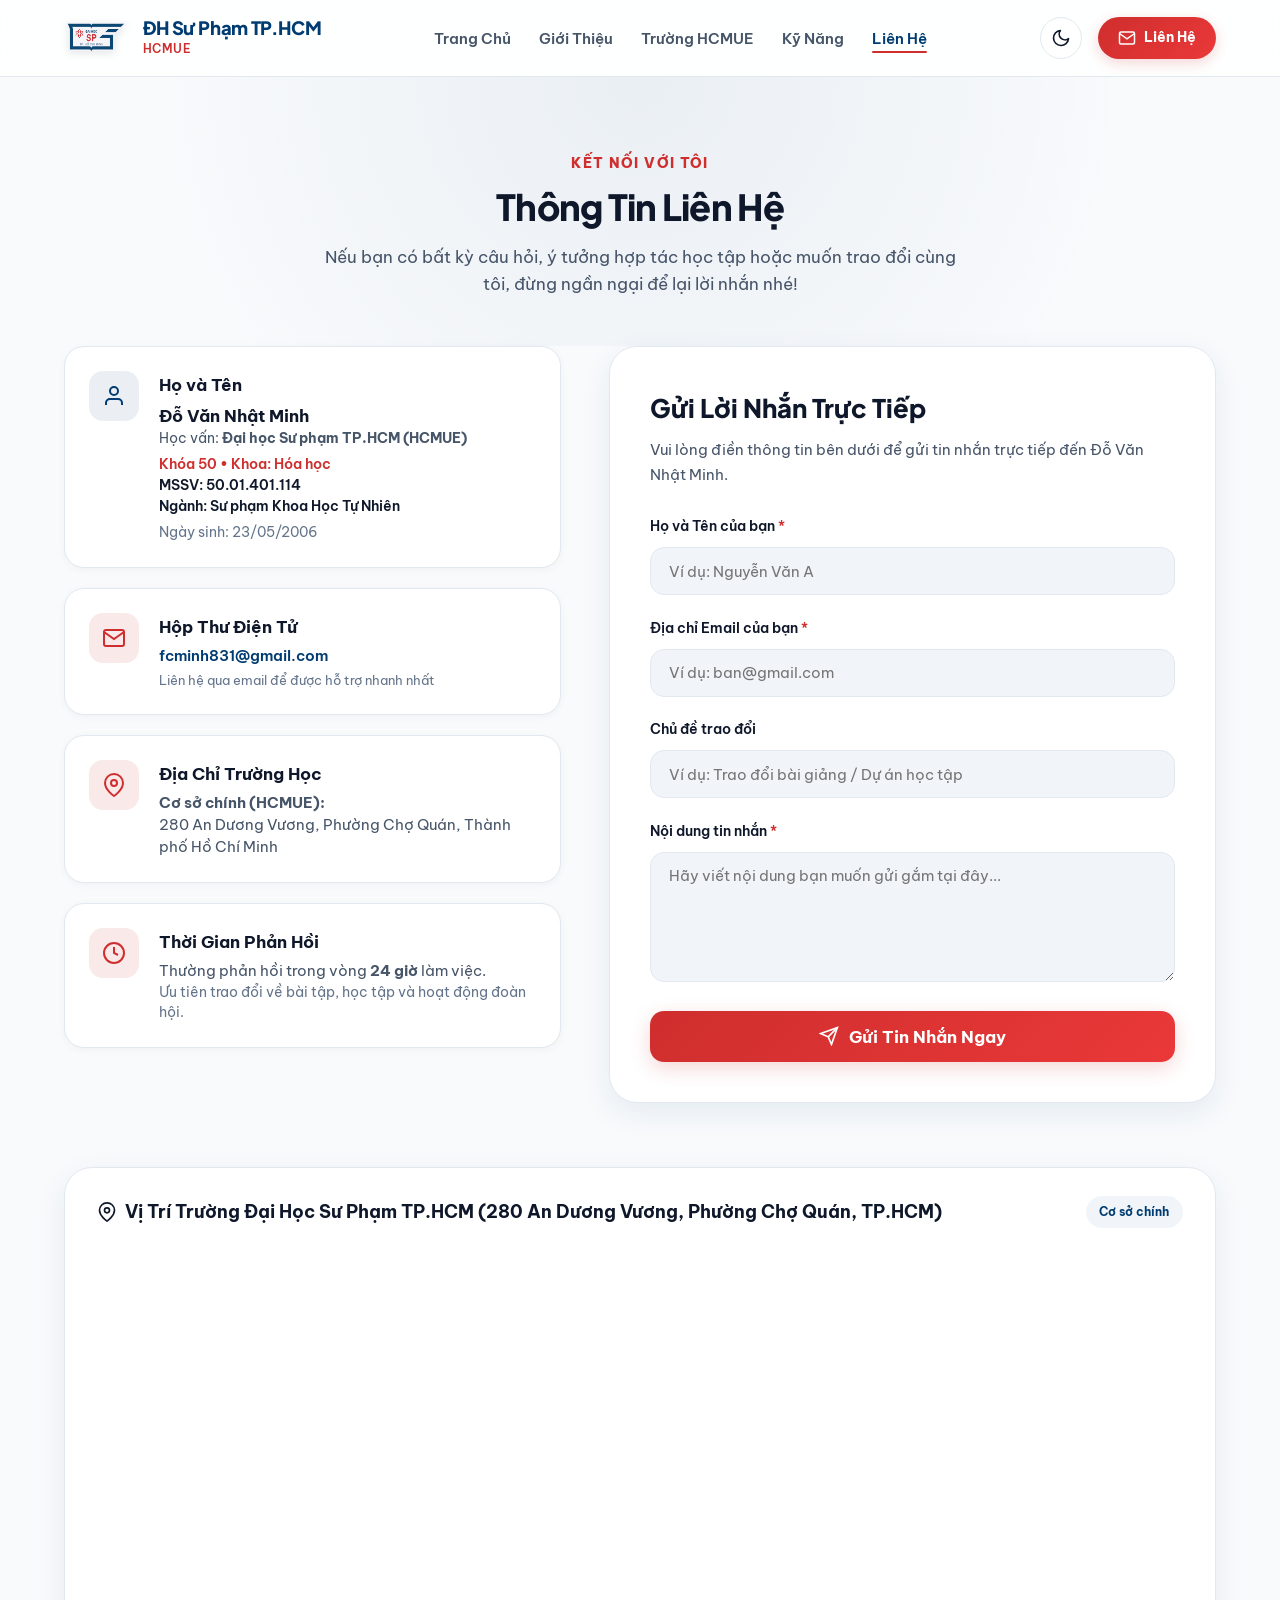
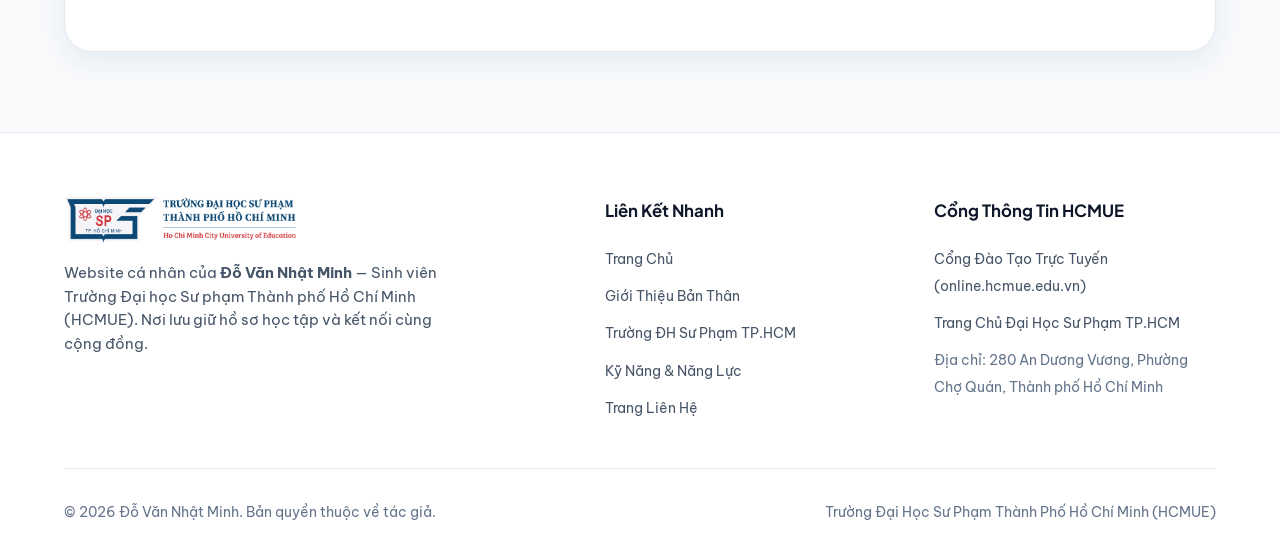
==== contact.html @ c0ca3f32 "gmail" ====
<!DOCTYPE html>
<html lang="vi" data-theme="light">
<head>
  <meta charset="UTF-8">
  <meta name="viewport" content="width=device-width, initial-scale=1.0">
  <title>Liên Hệ | Đỗ Văn Nhật Minh - Trường Đại học Sư phạm TP.HCM</title>
  <meta name="description" content="Trang liên hệ của Đỗ Văn Nhật Minh - Sinh viên Trường Đại học Sư phạm Thành phố Hồ Chí Minh (HCMUE).">
  
  <!-- Favicon with HCMUE Logo -->
  <link rel="icon" type="image/png" href="assets/images/logo-hcmue.png">
  
  <!-- Fonts -->
  <link rel="preconnect" href="https://fonts.googleapis.com">
  <link rel="preconnect" href="https://fonts.gstatic.com" crossorigin>
  <link href="https://fonts.googleapis.com/css2?family=Be+Vietnam+Pro:ital,wght@0,300;0,400;0,500;0,600;0,700;0,800;1,400&family=Plus+Jakarta+Sans:wght@600;700;800&display=swap" rel="stylesheet">
  
  <!-- Main Stylesheet -->
  <link rel="stylesheet" href="assets/css/style.css">
</head>
<body>

  <!-- ==================== SITE HEADER & NAVBAR ==================== -->
  <header class="site-header">
    <div class="container navbar">
      <!-- Brand & School Logo -->
      <a href="index.html" class="nav-brand" title="Trường Đại học Sư phạm TP. Hồ Chí Minh">
        <img src="assets/images/logo-hcmue.png" alt="Logo Trường Đại học Sư phạm TP.HCM" class="brand-logo-img">
        <div class="brand-text">
          <span class="brand-title">ĐH Sư Phạm TP.HCM</span>
          <span class="brand-sub">HCMUE</span>
        </div>
      </a>

      <!-- Desktop Navigation Menu -->
      <ul class="nav-menu" id="navMenu">
        <li><a href="index.html" class="nav-link">Trang Chủ</a></li>
        <li><a href="index.html#about" class="nav-link">Giới Thiệu</a></li>
        <li><a href="index.html#hcmue" class="nav-link">Trường HCMUE</a></li>
        <li><a href="index.html#skills" class="nav-link">Kỹ Năng</a></li>
        <li><a href="contact.html" class="nav-link active">Liên Hệ</a></li>
      </ul>

      <!-- Actions: Theme Toggle & Contact Button -->
      <div class="nav-actions">
        <button class="theme-toggle-btn" id="themeToggle" title="Chuyển đổi chế độ Sáng / Tối" aria-label="Đổi giao diện">
          <svg class="theme-icon-moon" width="20" height="20" viewBox="0 0 24 24" fill="none" stroke="currentColor" stroke-width="2" stroke-linecap="round" stroke-linejoin="round">
            <path d="M21 12.79A9 9 0 1 1 11.21 3 7 7 0 0 0 21 12.79z"></path>
          </svg>
          <svg class="theme-icon-sun" width="20" height="20" viewBox="0 0 24 24" fill="none" stroke="currentColor" stroke-width="2" stroke-linecap="round" stroke-linejoin="round">
            <circle cx="12" cy="12" r="5"></circle>
            <line x1="12" y1="1" x2="12" y2="3"></line>
            <line x1="12" y1="21" x2="12" y2="23"></line>
            <line x1="4.22" y1="4.22" x2="5.64" y2="5.64"></line>
            <line x1="18.36" y1="18.36" x2="19.78" y2="19.78"></line>
            <line x1="1" y1="12" x2="3" y2="12"></line>
            <line x1="21" y1="12" x2="23" y2="12"></line>
            <line x1="4.22" y1="19.78" x2="5.64" y2="18.36"></line>
            <line x1="18.36" y1="5.64" x2="19.78" y2="4.22"></line>
          </svg>
        </button>

        <a href="contact.html" class="btn-contact-nav">
          <svg width="18" height="18" viewBox="0 0 24 24" fill="none" stroke="currentColor" stroke-width="2">
            <path d="M4 4h16c1.1 0 2 .9 2 2v12c0 1.1-.9 2-2 2H4c-1.1 0-2-.9-2-2V6c0-1.1.9-2 2-2z"></path>
            <polyline points="22,6 12,13 2,6"></polyline>
          </svg>
          Liên Hệ
        </a>

        <!-- Mobile Toggle Button -->
        <button class="mobile-toggle" id="mobileToggle" aria-label="Mở Menu" aria-expanded="false">
          <svg width="26" height="26" viewBox="0 0 24 24" fill="none" stroke="currentColor" stroke-width="2">
            <line x1="3" y1="12" x2="21" y2="12"></line>
            <line x1="3" y1="6" x2="21" y2="6"></line>
            <line x1="3" y1="18" x2="21" y2="18"></line>
          </svg>
        </button>
      </div>
    </div>
  </header>

  <!-- ==================== CONTACT HEADER ==================== -->
  <section class="contact-header-section">
    <div class="container">
      <span class="section-subtitle">Kết Nối Với Tôi</span>
      <h1 class="section-title">Thông Tin Liên Hệ</h1>
      <p class="section-lead" style="max-width: 650px; margin: 0 auto;">
        Nếu bạn có bất kỳ câu hỏi, ý tưởng hợp tác học tập hoặc muốn trao đổi cùng tôi, đừng ngần ngại để lại lời nhắn nhé!
      </p>
    </div>
  </section>

  <!-- ==================== MAIN CONTENT ==================== -->
  <main class="container">
    <div class="contact-layout-grid">
      <!-- Contact Details Column -->
      <div class="contact-cards-column">
        <!-- Card: Họ Tên & Chức Danh -->
        <div class="contact-info-card">
          <div class="contact-icon-box">
            <svg width="24" height="24" viewBox="0 0 24 24" fill="none" stroke="currentColor" stroke-width="2">
              <path d="M20 21v-2a4 4 0 0 0-4-4H8a4 4 0 0 0-4 4v2"></path>
              <circle cx="12" cy="7" r="4"></circle>
            </svg>
          </div>
          <div class="contact-card-text">
            <h4>Họ và Tên</h4>
            <p style="font-weight: 700; color: var(--text-main); font-size: 1.05rem;">Đỗ Văn Nhật Minh</p>
            <p style="font-size: 0.9rem; color: var(--text-muted); margin-bottom: 0.25rem;">Học vấn: <strong>Đại học Sư phạm TP.HCM (HCMUE)</strong></p>
            <p style="font-size: 0.88rem; color: var(--accent); font-weight: 600;">Khóa 50 • Khoa: Hóa học</p>
            <p style="font-size: 0.88rem; color: var(--text-main); font-weight: 600;">MSSV: 50.01.401.114</p>
            <p style="font-size: 0.88rem; color: var(--text-main); font-weight: 600;">Ngành: Sư phạm Khoa Học Tự Nhiên</p>
            <p style="font-size: 0.85rem; color: var(--text-light); margin-top: 0.35rem;">Ngày sinh: 23/05/2006</p>
          </div>
        </div>

        <!-- Card: Hộp Thư Điện Tử -->
        <div class="contact-info-card">
          <div class="contact-icon-box accent">
            <svg width="24" height="24" viewBox="0 0 24 24" fill="none" stroke="currentColor" stroke-width="2">
              <path d="M4 4h16c1.1 0 2 .9 2 2v12c0 1.1-.9 2-2 2H4c-1.1 0-2-.9-2-2V6c0-1.1.9-2 2-2z"></path>
              <polyline points="22,6 12,13 2,6"></polyline>
            </svg>
          </div>
          <div class="contact-card-text">
            <h4>Hộp Thư Điện Tử</h4>
            <p><a href="mailto:fcminh831@gmail.com" style="color: var(--primary); text-decoration: none; font-weight: 600;">fcminh831@gmail.com</a></p>
            <p style="font-size: 0.82rem; color: var(--text-light); margin-top: 0.25rem;">Liên hệ qua email để được hỗ trợ nhanh nhất</p>
          </div>
        </div>

        <!-- Card: Địa Chỉ Học Tập -->
        <div class="contact-info-card">
          <div class="contact-icon-box accent">
            <svg width="24" height="24" viewBox="0 0 24 24" fill="none" stroke="currentColor" stroke-width="2">
              <path d="M21 10c0 7-9 13-9 13s-9-6-9-13a9 9 0 0 1 18 0z"></path>
              <circle cx="12" cy="10" r="3"></circle>
            </svg>
          </div>
          <div class="contact-card-text">
            <h4>Địa Chỉ Trường Học</h4>
            <p><strong>Cơ sở chính (HCMUE):</strong></p>
            <p>280 An Dương Vương, Phường Chợ Quán, Thành phố Hồ Chí Minh</p>
          </div>
        </div>


        <!-- Card: Thời Gian & Trạng Thái -->
        <div class="contact-info-card">
          <div class="contact-icon-box accent">
            <svg width="24" height="24" viewBox="0 0 24 24" fill="none" stroke="currentColor" stroke-width="2">
              <circle cx="12" cy="12" r="10"></circle>
              <polyline points="12 6 12 12 16 14"></polyline>
            </svg>
          </div>
          <div class="contact-card-text">
            <h4>Thời Gian Phản Hồi</h4>
            <p>Thường phản hồi trong vòng <strong>24 giờ</strong> làm việc.</p>
            <p style="font-size: 0.85rem; color: var(--text-light);">Ưu tiên trao đổi về bài tập, học tập và hoạt động đoàn hội.</p>
          </div>
        </div>
      </div>

      <!-- Contact Form Column -->
      <div class="contact-form-card">
        <h3>Gửi Lời Nhắn Trực Tiếp</h3>
        <p>Vui lòng điền thông tin bên dưới để gửi tin nhắn trực tiếp đến Đỗ Văn Nhật Minh.</p>

        <form id="contactForm">
          <div class="form-group">
            <label for="fullName" class="form-label">Họ và Tên của bạn <span class="req">*</span></label>
            <input type="text" id="fullName" class="form-control" placeholder="Ví dụ: Nguyễn Văn A" required>
          </div>

          <div class="form-group">
            <label for="email" class="form-label">Địa chỉ Email của bạn <span class="req">*</span></label>
            <input type="email" id="email" class="form-control" placeholder="Ví dụ: ban@gmail.com" required>
          </div>

          <div class="form-group">
            <label for="subject" class="form-label">Chủ đề trao đổi</label>
            <input type="text" id="subject" class="form-control" placeholder="Ví dụ: Trao đổi bài giảng / Dự án học tập">
          </div>

          <div class="form-group">
            <label for="message" class="form-label">Nội dung tin nhắn <span class="req">*</span></label>
            <textarea id="message" class="form-control" placeholder="Hãy viết nội dung bạn muốn gửi gắm tại đây..." required></textarea>
          </div>

          <button type="submit" class="btn-submit-form">
            <svg width="20" height="20" viewBox="0 0 24 24" fill="none" stroke="currentColor" stroke-width="2">
              <line x1="22" y1="2" x2="11" y2="13"></line>
              <polygon points="22 2 15 22 11 13 2 9 22 2"></polygon>
            </svg>
            Gửi Tin Nhắn Ngay
          </button>
        </form>
      </div>
    </div>

    <!-- Google Map Embed Section of HCMUE -->
    <div class="map-container-card">
      <div class="map-header-info">
        <h4>
          <svg width="20" height="20" viewBox="0 0 24 24" fill="none" stroke="currentColor" stroke-width="2">
            <path d="M21 10c0 7-9 13-9 13s-9-6-9-13a9 9 0 0 1 18 0z"></path>
            <circle cx="12" cy="10" r="3"></circle>
          </svg>
          Vị Trí Trường Đại Học Sư Phạm TP.HCM (280 An Dương Vương, Phường Chợ Quán, TP.HCM)
        </h4>
        <span class="campus-tag" style="background: var(--bg-surface-soft);">Cơ sở chính</span>
      </div>

      <iframe 
        class="map-embed" 
        src="https://www.google.com/maps/embed?pb=!1m18!1m12!1m3!1d3919.6510344445354!2d106.67969707570381!3d10.761354659469735!2m3!1f0!2f0!3f0!3m2!1i1024!2i768!4f13.1!3m3!1m2!1s0x31752f1b7c3ed289%3A0xa06651894598e488!2zVHLGsOG7nW5nIMSQ4bqhaSBo4buNYyBTxrAgcGjhuqFtIFRow6BuaCBwaOG7kSBI4buTIENow60gTWluaA!5e0!3m2!1svi!2s!4v1710000000000!5m2!1svi!2s" 
        allowfullscreen="" 
        loading="lazy" 
        referrerpolicy="no-referrer-when-downgrade" 
        title="Bản đồ vị trí Trường Đại học Sư phạm TP.HCM">
      </iframe>
    </div>
  </main>

  <!-- ==================== TOAST NOTIFICATION ==================== -->
  <div class="toast-notification" id="toastNotification" role="alert" aria-live="assertive">
    <span class="toast-icon">✅</span>
    <div id="toastMessage">Cảm ơn bạn! Tin nhắn đã được gửi thành công.</div>
  </div>

  <!-- ==================== SITE FOOTER ==================== -->
  <footer class="site-footer">
    <div class="container">
      <div class="footer-grid">
        <div class="footer-brand">
          <img src="assets/images/logo_banner.758d891f.png" alt="Trường Đại học Sư phạm TP. Hồ Chí Minh" class="footer-logo-img">
          <p class="footer-desc">
            Website cá nhân của <strong>Đỗ Văn Nhật Minh</strong> — Sinh viên Trường Đại học Sư phạm Thành phố Hồ Chí Minh (HCMUE). Nơi lưu giữ hồ sơ học tập và kết nối cùng cộng đồng.
          </p>
        </div>

        <div class="footer-col">
          <h5>Liên Kết Nhanh</h5>
          <ul class="footer-links">
            <li><a href="index.html" class="footer-link">Trang Chủ</a></li>
            <li><a href="index.html#about" class="footer-link">Giới Thiệu Bản Thân</a></li>
            <li><a href="index.html#hcmue" class="footer-link">Trường ĐH Sư Phạm TP.HCM</a></li>
            <li><a href="index.html#skills" class="footer-link">Kỹ Năng & Năng Lực</a></li>
            <li><a href="contact.html" class="footer-link">Trang Liên Hệ</a></li>
          </ul>
        </div>

        <div class="footer-col">
          <h5>Cổng Thông Tin HCMUE</h5>
          <ul class="footer-links">
            <li><a href="https://online.hcmue.edu.vn" target="_blank" rel="noopener noreferrer" class="footer-link">Cổng Đào Tạo Trực Tuyến (online.hcmue.edu.vn)</a></li>
            <li><a href="https://hcmue.edu.vn" target="_blank" rel="noopener noreferrer" class="footer-link">Trang Chủ Đại Học Sư Phạm TP.HCM</a></li>
            <li><span class="footer-link" style="color: var(--text-light);">Địa chỉ: 280 An Dương Vương, Phường Chợ Quán, Thành phố Hồ Chí Minh</span></li>
          </ul>
        </div>
      </div>

      <div class="footer-bottom">
        <div>
          © 2026 Đỗ Văn Nhật Minh. Bản quyền thuộc về tác giả.
        </div>
        <div>
          Trường Đại Học Sư Phạm Thành Phố Hồ Chí Minh (HCMUE)
        </div>
      </div>
    </div>
  </footer>

  <!-- Main JavaScript File -->
  <script src="assets/js/main.js"></script>
</body>
</html>
---- assets/css/style.css ----
/* ==========================================================================
   WEBSITE CÁ NHÂN: ĐỖ VĂN NHẬT MINH
   TRƯỜNG ĐẠI HỌC SƯ PHẠM TP. HỒ CHÍ MINH (HCMUE)
   Author: Antigravity Modern Web Design
   ========================================================================== */

@import url('https://fonts.googleapis.com/css2?family=Be+Vietnam+Pro:wght@300;400;500;600;700;800&family=Plus+Jakarta+Sans:wght@500;600;700;800&display=swap');

/* --- CSS Variables & Theming --- */
:root {
  /* HCMUE Brand Colors */
  --primary: #003c71;
  --primary-dark: #00274d;
  --primary-light: #0b589c;
  --primary-gradient: linear-gradient(135deg, #003c71 0%, #0b589c 100%);
  --accent: #cf2e2e;
  --accent-hover: #b71c1c;
  --accent-gradient: linear-gradient(135deg, #cf2e2e 0%, #ea3838 100%);
  --accent-glow: rgba(207, 46, 46, 0.2);

  /* Light Theme Palette */
  --bg-body: #f8fafc;
  --bg-surface: #ffffff;
  --bg-surface-soft: #f1f5f9;
  --bg-glass: rgba(255, 255, 255, 0.85);
  --border-color: #e2e8f0;
  --border-light: #edf2f7;

  --text-main: #0f172a;
  --text-muted: #475569;
  --text-light: #64748b;
  --text-inverse: #ffffff;

  /* Shadows & Radius */
  --shadow-sm: 0 2px 8px rgba(0, 0, 0, 0.04);
  --shadow-md: 0 10px 30px rgba(0, 60, 113, 0.08);
  --shadow-lg: 0 20px 45px rgba(0, 60, 113, 0.12);
  --shadow-hover: 0 22px 50px rgba(0, 60, 113, 0.16);

  --radius-sm: 8px;
  --radius-md: 14px;
  --radius-lg: 20px;
  --radius-xl: 28px;
  --radius-full: 9999px;

  --transition: all 0.3s cubic-bezier(0.4, 0, 0.2, 1);
}

/* Dark Mode Theme */
[data-theme="dark"] {
  --bg-body: #0b1120;
  --bg-surface: #131c31;
  --bg-surface-soft: #1a253e;
  --bg-glass: rgba(19, 28, 49, 0.85);
  --border-color: #1e2d4a;
  --border-light: #243454;

  --text-main: #f8fafc;
  --text-muted: #cbd5e1;
  --text-light: #94a3b8;

  --shadow-sm: 0 2px 8px rgba(0, 0, 0, 0.3);
  --shadow-md: 0 10px 30px rgba(0, 0, 0, 0.4);
  --shadow-lg: 0 20px 45px rgba(0, 0, 0, 0.5);
  --shadow-hover: 0 22px 50px rgba(0, 0, 0, 0.6);
}

/* --- Base & Reset --- */
*, *::before, *::after {
  box-sizing: border-box;
  margin: 0;
  padding: 0;
}

html {
  scroll-behavior: smooth;
  font-size: 16px;
}

body {
  font-family: 'Be Vietnam Pro', -apple-system, BlinkMacSystemFont, 'Segoe UI', Roboto, sans-serif;
  background-color: var(--bg-body);
  color: var(--text-main);
  line-height: 1.65;
  transition: background-color 0.3s ease, color 0.3s ease;
  overflow-x: hidden;
}

a {
  color: inherit;
  text-decoration: none;
  transition: var(--transition);
}

img {
  max-width: 100%;
  height: auto;
  display: block;
}

button, input, textarea {
  font-family: inherit;
  font-size: inherit;
}

.container {
  width: 100%;
  max-width: 1200px;
  margin: 0 auto;
  padding: 0 1.5rem;
}

/* --- Header & Navigation Bar --- */
.site-header {
  position: sticky;
  top: 0;
  z-index: 1000;
  background-color: var(--bg-glass);
  backdrop-filter: blur(16px);
  -webkit-backdrop-filter: blur(16px);
  border-bottom: 1px solid var(--border-color);
  transition: var(--transition);
}

.navbar {
  display: flex;
  align-items: center;
  justify-content: space-between;
  height: 76px;
}

.nav-brand {
  display: flex;
  align-items: center;
  gap: 0.85rem;
}

.brand-logo-img {
  height: 46px;
  width: auto;
  object-fit: contain;
  filter: drop-shadow(0 2px 4px rgba(0,0,0,0.1));
}

.brand-text {
  display: flex;
  flex-direction: column;
}

.brand-title {
  font-family: 'Plus Jakarta Sans', sans-serif;
  font-size: 1.15rem;
  font-weight: 800;
  color: var(--primary);
  line-height: 1.2;
  letter-spacing: -0.02em;
}

[data-theme="dark"] .brand-title {
  color: #60a5fa;
}

.brand-sub {
  font-size: 0.75rem;
  font-weight: 600;
  color: var(--accent);
  text-transform: uppercase;
  letter-spacing: 0.05em;
}

.nav-menu {
  display: flex;
  align-items: center;
  list-style: none;
  gap: 1.75rem;
}

.nav-link {
  font-size: 0.95rem;
  font-weight: 600;
  color: var(--text-muted);
  position: relative;
  padding: 0.35rem 0;
}

.nav-link:hover,
.nav-link.active {
  color: var(--primary);
}

[data-theme="dark"] .nav-link:hover,
[data-theme="dark"] .nav-link.active {
  color: #60a5fa;
}

.nav-link::after {
  content: '';
  position: absolute;
  bottom: 0;
  left: 0;
  width: 0;
  height: 2.5px;
  background: var(--accent);
  border-radius: var(--radius-full);
  transition: width 0.25s ease;
}

.nav-link:hover::after,
.nav-link.active::after {
  width: 100%;
}

.nav-actions {
  display: flex;
  align-items: center;
  gap: 1rem;
}

.theme-toggle-btn {
  display: flex;
  align-items: center;
  justify-content: center;
  width: 42px;
  height: 42px;
  border-radius: var(--radius-full);
  border: 1px solid var(--border-color);
  background: var(--bg-surface);
  color: var(--text-main);
  cursor: pointer;
  transition: var(--transition);
}

.theme-toggle-btn:hover {
  background: var(--bg-surface-soft);
  transform: translateY(-2px);
  box-shadow: var(--shadow-sm);
}

.theme-icon-sun {
  display: none;
}
.theme-icon-moon {
  display: block;
}

[data-theme="dark"] .theme-icon-sun {
  display: block;
  color: #f59e0b;
}
[data-theme="dark"] .theme-icon-moon {
  display: none;
}

.btn-contact-nav {
  display: inline-flex;
  align-items: center;
  gap: 0.5rem;
  padding: 0.6rem 1.25rem;
  background: var(--accent-gradient);
  color: #ffffff !important;
  font-weight: 700;
  font-size: 0.9rem;
  border-radius: var(--radius-full);
  box-shadow: 0 4px 14px var(--accent-glow);
  transition: var(--transition);
}

.btn-contact-nav:hover {
  transform: translateY(-2px);
  box-shadow: 0 6px 20px rgba(207, 46, 46, 0.4);
}

.mobile-toggle {
  display: none;
  background: none;
  border: none;
  color: var(--text-main);
  cursor: pointer;
  padding: 0.5rem;
}

/* --- Hero Banner Section --- */
.hero-section {
  position: relative;
  padding: 4.5rem 0 5rem;
  background: radial-gradient(circle at top right, rgba(0, 60, 113, 0.08) 0%, transparent 60%),
              radial-gradient(circle at bottom left, rgba(207, 46, 46, 0.05) 0%, transparent 50%);
  overflow: hidden;
}

.hero-grid {
  display: grid;
  grid-template-columns: 1.15fr 0.85fr;
  align-items: center;
  gap: 3.5rem;
}

.hero-badge-container {
  margin-bottom: 1.25rem;
}

.student-pill {
  display: inline-flex;
  align-items: center;
  gap: 0.6rem;
  padding: 0.45rem 1rem;
  background: rgba(0, 60, 113, 0.08);
  border: 1px solid rgba(0, 60, 113, 0.18);
  border-radius: var(--radius-full);
  font-size: 0.85rem;
  font-weight: 700;
  color: var(--primary);
}

[data-theme="dark"] .student-pill {
  background: rgba(96, 165, 250, 0.1);
  border-color: rgba(96, 165, 250, 0.25);
  color: #93c5fd;
}

.pulse-dot {
  width: 8px;
  height: 8px;
  border-radius: 50%;
  background-color: #22c55e;
  box-shadow: 0 0 0 0 rgba(34, 197, 94, 0.7);
  animation: pulse-ring 1.8s infinite;
}

@keyframes pulse-ring {
  0% { box-shadow: 0 0 0 0 rgba(34, 197, 94, 0.7); }
  70% { box-shadow: 0 0 0 8px rgba(34, 197, 94, 0); }
  100% { box-shadow: 0 0 0 0 rgba(34, 197, 94, 0); }
}

.hero-title {
  font-family: 'Plus Jakarta Sans', sans-serif;
  font-size: 3rem;
  font-weight: 800;
  line-height: 1.15;
  color: var(--text-main);
  margin-bottom: 1rem;
  letter-spacing: -0.03em;
}

.hero-title-highlight {
  background: linear-gradient(135deg, var(--primary) 20%, var(--accent) 100%);
  -webkit-background-clip: text;
  -webkit-text-fill-color: transparent;
}

[data-theme="dark"] .hero-title-highlight {
  background: linear-gradient(135deg, #60a5fa 20%, #f87171 100%);
  -webkit-background-clip: text;
  -webkit-text-fill-color: transparent;
}

.hero-desc {
  font-size: 1.125rem;
  color: var(--text-muted);
  margin-bottom: 2rem;
  max-width: 580px;
}

.hero-quick-info {
  display: grid;
  grid-template-columns: repeat(2, 1fr);
  gap: 1rem;
  margin-bottom: 2.25rem;
}

.quick-info-item {
  display: flex;
  align-items: center;
  gap: 0.75rem;
  padding: 0.85rem 1.15rem;
  background: var(--bg-surface);
  border: 1px solid var(--border-color);
  border-radius: var(--radius-md);
  box-shadow: var(--shadow-sm);
  transition: var(--transition);
}

.quick-info-item:hover {
  transform: translateY(-2px);
  border-color: var(--primary);
  box-shadow: var(--shadow-md);
}

.quick-info-icon {
  width: 36px;
  height: 36px;
  display: flex;
  align-items: center;
  justify-content: center;
  background: rgba(0, 60, 113, 0.08);
  color: var(--primary);
  border-radius: var(--radius-sm);
  font-size: 1.1rem;
  flex-shrink: 0;
}

[data-theme="dark"] .quick-info-icon {
  background: rgba(96, 165, 250, 0.15);
  color: #60a5fa;
}

.quick-info-icon.accent {
  background: rgba(207, 46, 46, 0.1);
  color: var(--accent);
}

.quick-info-label {
  display: block;
  font-size: 0.75rem;
  color: var(--text-light);
  font-weight: 500;
  text-transform: uppercase;
}

.quick-info-val {
  font-size: 0.95rem;
  font-weight: 700;
  color: var(--text-main);
}

.hero-cta-group {
  display: flex;
  align-items: center;
  gap: 1rem;
  flex-wrap: wrap;
}

.btn-primary {
  display: inline-flex;
  align-items: center;
  gap: 0.6rem;
  padding: 0.85rem 1.85rem;
  background: var(--primary-gradient);
  color: #ffffff !important;
  font-weight: 700;
  font-size: 1rem;
  border-radius: var(--radius-full);
  box-shadow: 0 8px 24px rgba(0, 60, 113, 0.25);
  border: none;
  cursor: pointer;
  transition: var(--transition);
}

.btn-primary:hover {
  transform: translateY(-2px);
  box-shadow: 0 12px 30px rgba(0, 60, 113, 0.35);
}

.btn-outline {
  display: inline-flex;
  align-items: center;
  gap: 0.6rem;
  padding: 0.85rem 1.85rem;
  background: var(--bg-surface);
  color: var(--text-main);
  border: 1.5px solid var(--border-color);
  font-weight: 700;
  font-size: 1rem;
  border-radius: var(--radius-full);
  cursor: pointer;
  transition: var(--transition);
}

.btn-outline:hover {
  background: var(--bg-surface-soft);
  border-color: var(--primary);
  color: var(--primary);
  transform: translateY(-2px);
}

[data-theme="dark"] .btn-outline:hover {
  color: #60a5fa;
  border-color: #60a5fa;
}

/* --- Hero Card / Visual Showcase --- */
.hero-card-visual {
  position: relative;
}

.hero-profile-card {
  position: relative;
  background: var(--bg-surface);
  border-radius: var(--radius-xl);
  overflow: hidden;
  border: 1px solid var(--border-color);
  box-shadow: var(--shadow-lg);
  transition: var(--transition);
}

.hero-profile-card:hover {
  transform: translateY(-4px);
  box-shadow: var(--shadow-hover);
}

.card-campus-cover {
  position: relative;
  height: 220px;
  overflow: hidden;
}

.card-campus-img {
  width: 100%;
  height: 100%;
  object-fit: cover;
  transition: transform 0.6s ease;
}

.hero-profile-card:hover .card-campus-img {
  transform: scale(1.04);
}

.card-campus-overlay {
  position: absolute;
  inset: 0;
  background: linear-gradient(180deg, rgba(0,0,0,0.1) 0%, rgba(0, 60, 113, 0.75) 100%);
  display: flex;
  align-items: flex-end;
  padding: 1rem 1.5rem;
}

.campus-tag {
  display: inline-flex;
  align-items: center;
  gap: 0.45rem;
  background: rgba(255, 255, 255, 0.95);
  color: var(--primary);
  font-size: 0.78rem;
  font-weight: 700;
  padding: 0.35rem 0.85rem;
  border-radius: var(--radius-full);
  backdrop-filter: blur(8px);
}

.card-body-content {
  padding: 1.75rem;
  position: relative;
}

.avatar-wrapper {
  position: absolute;
  top: -55px;
  right: 1.75rem;
  width: 95px;
  height: 95px;
  border-radius: 50%;
  padding: 4px;
  background: var(--bg-surface);
  box-shadow: 0 8px 20px rgba(0,0,0,0.15);
  cursor: pointer;
  transition: var(--transition);
}

.avatar-wrapper:hover {
  transform: scale(1.08);
  box-shadow: 0 12px 28px rgba(0,60,113,0.25);
}

.avatar-wrapper::after {
  content: '🔍';
  position: absolute;
  bottom: 2px;
  right: 2px;
  width: 24px;
  height: 24px;
  background: var(--primary);
  border-radius: 50%;
  display: flex;
  align-items: center;
  justify-content: center;
  font-size: 12px;
  opacity: 0;
  transition: opacity 0.3s ease;
}

.avatar-wrapper:hover::after {
  opacity: 1;
}

.avatar-img {
  width: 100%;
  height: 100%;
  border-radius: 50%;
  object-fit: cover;
}

/* --- Avatar Lightbox Modal --- */
.avatar-lightbox {
  position: fixed;
  inset: 0;
  z-index: 10000;
  display: flex;
  align-items: center;
  justify-content: center;
  background: rgba(0, 0, 0, 0.8);
  backdrop-filter: blur(12px);
  -webkit-backdrop-filter: blur(12px);
  opacity: 0;
  visibility: hidden;
  transition: opacity 0.35s ease, visibility 0.35s ease;
  cursor: zoom-out;
}

.avatar-lightbox.active {
  opacity: 1;
  visibility: visible;
}

.avatar-lightbox-content {
  position: relative;
  max-width: 420px;
  max-height: 85vh;
  border-radius: var(--radius-lg);
  overflow: hidden;
  box-shadow: 0 30px 80px rgba(0, 0, 0, 0.5);
  transform: scale(0.7) translateY(20px);
  transition: transform 0.4s cubic-bezier(0.34, 1.56, 0.64, 1);
}

.avatar-lightbox.active .avatar-lightbox-content {
  transform: scale(1) translateY(0);
}

.avatar-lightbox-content img {
  display: block;
  width: 100%;
  height: auto;
  object-fit: contain;
}

.avatar-lightbox-info {
  position: absolute;
  bottom: 0;
  left: 0;
  right: 0;
  padding: 1.5rem 1.25rem 1rem;
  background: linear-gradient(to top, rgba(0,0,0,0.85) 0%, transparent 100%);
  color: #fff;
}

.avatar-lightbox-info h4 {
  font-family: 'Plus Jakarta Sans', sans-serif;
  font-size: 1.1rem;
  font-weight: 700;
  margin-bottom: 0.2rem;
}

.avatar-lightbox-info p {
  font-size: 0.82rem;
  opacity: 0.85;
}

.avatar-lightbox-close {
  position: absolute;
  top: 12px;
  right: 12px;
  width: 36px;
  height: 36px;
  border-radius: 50%;
  border: none;
  background: rgba(255, 255, 255, 0.15);
  color: #fff;
  font-size: 1.2rem;
  cursor: pointer;
  display: flex;
  align-items: center;
  justify-content: center;
  transition: background 0.2s ease;
  backdrop-filter: blur(4px);
}

.avatar-lightbox-close:hover {
  background: rgba(255, 255, 255, 0.3);
}

@media (max-width: 480px) {
  .avatar-lightbox-content {
    max-width: 92vw;
  }
}

.student-meta-name {
  font-family: 'Plus Jakarta Sans', sans-serif;
  font-size: 1.4rem;
  font-weight: 800;
  color: var(--text-main);
  margin-bottom: 0.25rem;
}

.student-meta-role {
  font-size: 0.9rem;
  color: var(--accent);
  font-weight: 700;
  margin-bottom: 1.25rem;
}

.student-credentials-list {
  display: flex;
  flex-direction: column;
  gap: 0.75rem;
  margin-bottom: 1.5rem;
  padding-bottom: 1.25rem;
  border-bottom: 1px solid var(--border-color);
}

.credential-item {
  display: flex;
  align-items: center;
  gap: 0.75rem;
  font-size: 0.88rem;
  color: var(--text-muted);
}

.credential-item strong {
  color: var(--text-main);
}

.credential-icon {
  color: var(--primary);
  font-size: 1rem;
  flex-shrink: 0;
}

[data-theme="dark"] .credential-icon {
  color: #60a5fa;
}

.card-footer-hcmue {
  display: flex;
  align-items: center;
  justify-content: space-between;
  gap: 1rem;
}

.hcmue-mini-brand {
  display: flex;
  align-items: center;
  gap: 0.6rem;
}

.hcmue-mini-logo {
  height: 28px;
  width: auto;
}

.hcmue-mini-text {
  font-size: 0.75rem;
  font-weight: 700;
  color: var(--primary);
  line-height: 1.2;
}

[data-theme="dark"] .hcmue-mini-text {
  color: #93c5fd;
}

.verified-badge {
  display: inline-flex;
  align-items: center;
  gap: 0.35rem;
  font-size: 0.75rem;
  font-weight: 700;
  color: #15803d;
  background: #dcfce7;
  padding: 0.3rem 0.75rem;
  border-radius: var(--radius-full);
}

[data-theme="dark"] .verified-badge {
  background: rgba(34, 197, 94, 0.2);
  color: #86efac;
}

/* --- Section Heading Styles --- */
.section-padding {
  padding: 5.5rem 0;
}

.section-header {
  text-align: center;
  max-width: 680px;
  margin: 0 auto 3.5rem;
}

.section-subtitle {
  display: inline-block;
  font-size: 0.85rem;
  font-weight: 800;
  text-transform: uppercase;
  letter-spacing: 0.1em;
  color: var(--accent);
  margin-bottom: 0.6rem;
}

.section-title {
  font-family: 'Plus Jakarta Sans', sans-serif;
  font-size: 2.25rem;
  font-weight: 800;
  color: var(--text-main);
  line-height: 1.25;
  letter-spacing: -0.02em;
  margin-bottom: 0.85rem;
}

.section-lead {
  font-size: 1.05rem;
  color: var(--text-muted);
}

/* --- About Me Section --- */
.about-grid {
  display: grid;
  grid-template-columns: 1fr 1.15fr;
  gap: 3.5rem;
  align-items: center;
}

.about-left {
  position: relative;
}

.about-card-banner {
  background: var(--bg-surface);
  border-radius: var(--radius-lg);
  padding: 2.25rem;
  border: 1px solid var(--border-color);
  box-shadow: var(--shadow-md);
  position: relative;
}

.about-card-banner::before {
  content: '';
  position: absolute;
  top: 0;
  left: 0;
  width: 6px;
  height: 100%;
  background: var(--accent-gradient);
  border-radius: var(--radius-lg) 0 0 var(--radius-lg);
}

.about-quote {
  font-size: 1.1rem;
  font-style: italic;
  color: var(--text-main);
  margin-bottom: 1.5rem;
  line-height: 1.7;
}

.about-quote-author {
  font-size: 0.9rem;
  font-weight: 700;
  color: var(--accent);
}

.about-details-table {
  margin-top: 1.75rem;
  display: flex;
  flex-direction: column;
  gap: 0.85rem;
}

.detail-row {
  display: flex;
  align-items: center;
  justify-content: space-between;
  padding: 0.75rem 1rem;
  background: var(--bg-surface-soft);
  border-radius: var(--radius-sm);
  font-size: 0.92rem;
}

.detail-label {
  color: var(--text-light);
  font-weight: 600;
}

.detail-value {
  color: var(--text-main);
  font-weight: 700;
  text-align: right;
}

.about-right .content-block {
  margin-bottom: 1.75rem;
}

.about-right h3 {
  font-family: 'Plus Jakarta Sans', sans-serif;
  font-size: 1.45rem;
  font-weight: 700;
  color: var(--text-main);
  margin-bottom: 0.75rem;
}

.about-right p {
  color: var(--text-muted);
  font-size: 1rem;
  line-height: 1.75;
}

.feature-cards-grid {
  display: grid;
  grid-template-columns: repeat(2, 1fr);
  gap: 1.25rem;
  margin-top: 2rem;
}

.feature-card {
  padding: 1.25rem;
  background: var(--bg-surface);
  border: 1px solid var(--border-color);
  border-radius: var(--radius-md);
  box-shadow: var(--shadow-sm);
  transition: var(--transition);
}

.feature-card:hover {
  border-color: var(--primary);
  transform: translateY(-3px);
  box-shadow: var(--shadow-md);
}

.feature-card-icon {
  font-size: 1.6rem;
  margin-bottom: 0.5rem;
}

.feature-card-title {
  font-weight: 700;
  font-size: 1rem;
  color: var(--text-main);
  margin-bottom: 0.35rem;
}

.feature-card-desc {
  font-size: 0.85rem;
  color: var(--text-muted);
  line-height: 1.5;
}

/* --- HCMUE Showcase Section --- */
.hcmue-showcase-section {
  background-color: var(--bg-surface-soft);
  position: relative;
}

.hcmue-banner-card {
  background: var(--bg-surface);
  border-radius: var(--radius-xl);
  border: 1px solid var(--border-color);
  box-shadow: var(--shadow-lg);
  overflow: hidden;
}

.hcmue-banner-img-wrap {
  position: relative;
  height: 440px;
  width: 100%;
  overflow: hidden;
}

.hcmue-banner-img {
  width: 100%;
  height: 100%;
  object-fit: cover;
  object-position: center 35%;
  transition: transform 0.6s ease;
}

.hcmue-banner-card:hover .hcmue-banner-img {
  transform: scale(1.02);
}

.hcmue-banner-badge {
  position: absolute;
  top: 1.5rem;
  left: 1.5rem;
  background: rgba(0, 60, 113, 0.9);
  color: #ffffff;
  padding: 0.5rem 1.25rem;
  border-radius: var(--radius-full);
  font-size: 0.85rem;
  font-weight: 700;
  backdrop-filter: blur(10px);
  box-shadow: 0 4px 15px rgba(0,0,0,0.25);
  display: flex;
  align-items: center;
  gap: 0.5rem;
}

.hcmue-banner-info {
  padding: 2.5rem;
  display: grid;
  grid-template-columns: 1.3fr 0.7fr;
  gap: 2.5rem;
  align-items: center;
}

.hcmue-info-main h3 {
  font-family: 'Plus Jakarta Sans', sans-serif;
  font-size: 1.85rem;
  font-weight: 800;
  color: var(--primary);
  margin-bottom: 0.5rem;
  line-height: 1.3;
}

[data-theme="dark"] .hcmue-info-main h3 {
  color: #60a5fa;
}

.hcmue-latin-sub {
  font-size: 0.95rem;
  color: var(--accent);
  font-weight: 700;
  margin-bottom: 1rem;
}

.hcmue-info-main p {
  color: var(--text-muted);
  font-size: 1rem;
  line-height: 1.7;
  margin-bottom: 1.5rem;
}

.hcmue-stats-grid {
  display: grid;
  grid-template-columns: repeat(2, 1fr);
  gap: 1.25rem;
}

.hcmue-stat-box {
  background: var(--bg-surface-soft);
  padding: 1.25rem;
  border-radius: var(--radius-md);
  border: 1px solid var(--border-color);
  text-align: center;
}

.hcmue-stat-num {
  font-family: 'Plus Jakarta Sans', sans-serif;
  font-size: 1.6rem;
  font-weight: 800;
  color: var(--accent);
  display: block;
}

.hcmue-stat-label {
  font-size: 0.8rem;
  font-weight: 600;
  color: var(--text-muted);
}

.hcmue-links-box {
  display: flex;
  flex-direction: column;
  gap: 0.85rem;
}

.btn-portal-link {
  display: flex;
  align-items: center;
  justify-content: space-between;
  padding: 1rem 1.25rem;
  border-radius: var(--radius-md);
  background: var(--primary);
  color: #ffffff !important;
  font-weight: 700;
  font-size: 0.95rem;
  box-shadow: 0 4px 14px rgba(0, 60, 113, 0.25);
  transition: var(--transition);
}

.btn-portal-link:hover {
  background: var(--primary-light);
  transform: translateX(4px);
}

.btn-portal-secondary {
  display: flex;
  align-items: center;
  justify-content: space-between;
  padding: 1rem 1.25rem;
  border-radius: var(--radius-md);
  background: var(--bg-surface-soft);
  color: var(--text-main);
  border: 1px solid var(--border-color);
  font-weight: 700;
  font-size: 0.95rem;
  transition: var(--transition);
}

.btn-portal-secondary:hover {
  border-color: var(--accent);
  color: var(--accent);
  transform: translateX(4px);
}

/* --- Skills Section --- */
.skills-grid {
  display: grid;
  grid-template-columns: repeat(3, 1fr);
  gap: 2rem;
}

.skill-card {
  background: var(--bg-surface);
  border-radius: var(--radius-lg);
  padding: 2rem;
  border: 1px solid var(--border-color);
  box-shadow: var(--shadow-sm);
  transition: var(--transition);
  display: flex;
  flex-direction: column;
}

.skill-card:hover {
  transform: translateY(-5px);
  border-color: var(--primary);
  box-shadow: var(--shadow-md);
}

.skill-card-header {
  display: flex;
  align-items: center;
  gap: 1rem;
  margin-bottom: 1.5rem;
}

.skill-icon-wrap {
  width: 48px;
  height: 48px;
  border-radius: var(--radius-md);
  background: rgba(0, 60, 113, 0.08);
  color: var(--primary);
  display: flex;
  align-items: center;
  justify-content: center;
  font-size: 1.4rem;
}

[data-theme="dark"] .skill-icon-wrap {
  background: rgba(96, 165, 250, 0.15);
  color: #60a5fa;
}

.skill-icon-wrap.accent {
  background: rgba(207, 46, 46, 0.1);
  color: var(--accent);
}

.skill-card-title {
  font-size: 1.2rem;
  font-weight: 700;
  color: var(--text-main);
}

.skill-items-list {
  display: flex;
  flex-direction: column;
  gap: 1.15rem;
}

.skill-progress-item {
  display: flex;
  flex-direction: column;
  gap: 0.4rem;
}

.skill-info-meta {
  display: flex;
  justify-content: space-between;
  font-size: 0.88rem;
  font-weight: 600;
  color: var(--text-main);
}

.skill-progress-bar {
  width: 100%;
  height: 7px;
  background: var(--bg-surface-soft);
  border-radius: var(--radius-full);
  overflow: hidden;
}

.skill-progress-fill {
  height: 100%;
  background: var(--primary-gradient);
  border-radius: var(--radius-full);
  transition: width 1s ease-in-out;
}

.skill-progress-fill.accent {
  background: var(--accent-gradient);
}

.skill-tags {
  display: flex;
  flex-wrap: wrap;
  gap: 0.5rem;
  margin-top: 1.25rem;
}

.skill-tag {
  font-size: 0.78rem;
  font-weight: 600;
  padding: 0.3rem 0.75rem;
  background: var(--bg-surface-soft);
  color: var(--text-muted);
  border-radius: var(--radius-full);
  border: 1px solid var(--border-color);
}

/* --- Call To Action Section --- */
.cta-section {
  position: relative;
  background: var(--primary-gradient);
  color: #ffffff;
  padding: 5rem 0;
  overflow: hidden;
  border-radius: var(--radius-xl);
  margin: 0 1.5rem 5rem;
  text-align: center;
  box-shadow: var(--shadow-lg);
}

.cta-section::before {
  content: '';
  position: absolute;
  top: -50%;
  right: -20%;
  width: 450px;
  height: 450px;
  background: radial-gradient(circle, rgba(255,255,255,0.1) 0%, transparent 70%);
  border-radius: 50%;
}

.cta-content {
  position: relative;
  z-index: 2;
  max-width: 650px;
  margin: 0 auto;
}

.cta-title {
  font-family: 'Plus Jakarta Sans', sans-serif;
  font-size: 2.4rem;
  font-weight: 800;
  margin-bottom: 1rem;
  letter-spacing: -0.02em;
}

.cta-desc {
  font-size: 1.1rem;
  color: rgba(255, 255, 255, 0.9);
  margin-bottom: 2rem;
  line-height: 1.6;
}

.btn-cta-white {
  display: inline-flex;
  align-items: center;
  gap: 0.6rem;
  padding: 0.9rem 2.2rem;
  background: #ffffff;
  color: var(--primary) !important;
  font-weight: 800;
  font-size: 1rem;
  border-radius: var(--radius-full);
  box-shadow: 0 8px 25px rgba(0,0,0,0.2);
  transition: var(--transition);
}

.btn-cta-white:hover {
  transform: translateY(-3px) scale(1.02);
  box-shadow: 0 12px 30px rgba(0,0,0,0.3);
  background: #f8fafc;
}

/* --- Contact Page Specific Styles --- */
.contact-header-section {
  padding: 4.5rem 0 3rem;
  background: radial-gradient(circle at top, rgba(0, 60, 113, 0.06) 0%, transparent 70%);
  text-align: center;
}

.contact-layout-grid {
  display: grid;
  grid-template-columns: 0.9fr 1.1fr;
  gap: 3rem;
  margin-bottom: 4rem;
}

.contact-cards-column {
  display: flex;
  flex-direction: column;
  gap: 1.25rem;
}

.contact-info-card {
  display: flex;
  align-items: flex-start;
  gap: 1.25rem;
  padding: 1.5rem;
  background: var(--bg-surface);
  border: 1px solid var(--border-color);
  border-radius: var(--radius-lg);
  box-shadow: var(--shadow-sm);
  transition: var(--transition);
}

.contact-info-card:hover {
  transform: translateY(-3px);
  border-color: var(--primary);
  box-shadow: var(--shadow-md);
}

.contact-icon-box {
  width: 50px;
  height: 50px;
  border-radius: var(--radius-md);
  background: rgba(0, 60, 113, 0.08);
  color: var(--primary);
  display: flex;
  align-items: center;
  justify-content: center;
  font-size: 1.35rem;
  flex-shrink: 0;
}

[data-theme="dark"] .contact-icon-box {
  background: rgba(96, 165, 250, 0.15);
  color: #60a5fa;
}

.contact-icon-box.accent {
  background: rgba(207, 46, 46, 0.1);
  color: var(--accent);
}

.contact-card-text h4 {
  font-size: 1.05rem;
  font-weight: 700;
  color: var(--text-main);
  margin-bottom: 0.25rem;
}

.contact-card-text p {
  font-size: 0.92rem;
  color: var(--text-muted);
  line-height: 1.5;
}

.contact-card-text a {
  color: var(--primary);
  font-weight: 600;
}

[data-theme="dark"] .contact-card-text a {
  color: #60a5fa;
}

.contact-form-card {
  background: var(--bg-surface);
  border: 1px solid var(--border-color);
  border-radius: var(--radius-xl);
  padding: 2.5rem;
  box-shadow: var(--shadow-md);
}

.contact-form-card h3 {
  font-family: 'Plus Jakarta Sans', sans-serif;
  font-size: 1.6rem;
  font-weight: 800;
  color: var(--text-main);
  margin-bottom: 0.5rem;
}

.contact-form-card p {
  color: var(--text-muted);
  font-size: 0.95rem;
  margin-bottom: 1.75rem;
}

.form-group {
  margin-bottom: 1.35rem;
}

.form-label {
  display: block;
  font-size: 0.9rem;
  font-weight: 600;
  color: var(--text-main);
  margin-bottom: 0.5rem;
}

.form-label span.req {
  color: var(--accent);
}

.form-control {
  width: 100%;
  padding: 0.85rem 1.15rem;
  background: var(--bg-surface-soft);
  border: 1.5px solid var(--border-color);
  border-radius: var(--radius-md);
  color: var(--text-main);
  font-size: 0.95rem;
  transition: var(--transition);
  outline: none;
}

.form-control:focus {
  border-color: var(--primary);
  background: var(--bg-surface);
  box-shadow: 0 0 0 4px rgba(0, 60, 113, 0.12);
}

[data-theme="dark"] .form-control:focus {
  border-color: #60a5fa;
  box-shadow: 0 0 0 4px rgba(96, 165, 250, 0.2);
}

textarea.form-control {
  min-height: 130px;
  resize: vertical;
}

.btn-submit-form {
  width: 100%;
  display: inline-flex;
  align-items: center;
  justify-content: center;
  gap: 0.6rem;
  padding: 0.95rem 2rem;
  background: var(--accent-gradient);
  color: #ffffff;
  border: none;
  border-radius: var(--radius-md);
  font-weight: 700;
  font-size: 1.05rem;
  cursor: pointer;
  box-shadow: 0 6px 20px var(--accent-glow);
  transition: var(--transition);
}

.btn-submit-form:hover {
  transform: translateY(-2px);
  box-shadow: 0 10px 25px rgba(207, 46, 46, 0.35);
}

/* Map Section */
.map-container-card {
  background: var(--bg-surface);
  border: 1px solid var(--border-color);
  border-radius: var(--radius-xl);
  padding: 1rem;
  box-shadow: var(--shadow-md);
  margin-bottom: 5rem;
}

.map-header-info {
  display: flex;
  align-items: center;
  justify-content: space-between;
  padding: 0.75rem 1rem 1.25rem;
}

.map-header-info h4 {
  font-size: 1.15rem;
  font-weight: 700;
  color: var(--text-main);
  display: flex;
  align-items: center;
  gap: 0.5rem;
}

.map-embed {
  width: 100%;
  height: 380px;
  border: none;
  border-radius: var(--radius-lg);
}

/* --- Toast Notification --- */
.toast-notification {
  position: fixed;
  bottom: 2rem;
  right: 2rem;
  z-index: 9999;
  background: var(--bg-surface);
  color: var(--text-main);
  padding: 1rem 1.5rem;
  border-radius: var(--radius-md);
  box-shadow: var(--shadow-lg);
  border-left: 5px solid #22c55e;
  border: 1px solid var(--border-color);
  display: flex;
  align-items: center;
  gap: 0.85rem;
  transform: translateY(120%);
  opacity: 0;
  transition: all 0.4s cubic-bezier(0.16, 1, 0.3, 1);
}

.toast-notification.show {
  transform: translateY(0);
  opacity: 1;
}

.toast-icon {
  font-size: 1.4rem;
  color: #22c55e;
}

/* --- Footer --- */
.site-footer {
  background: var(--bg-surface);
  border-top: 1px solid var(--border-color);
  padding: 4rem 0 2rem;
}

.footer-grid {
  display: grid;
  grid-template-columns: 1.4fr 0.8fr 0.8fr;
  gap: 3rem;
  margin-bottom: 3rem;
}

.footer-brand {
  display: flex;
  flex-direction: column;
  gap: 1rem;
}

.footer-logo-img {
  height: 48px;
  width: auto;
  object-fit: contain;
  align-self: flex-start;
}

.footer-desc {
  color: var(--text-muted);
  font-size: 0.92rem;
  line-height: 1.6;
  max-width: 400px;
}

.footer-col h5 {
  font-family: 'Plus Jakarta Sans', sans-serif;
  font-size: 1.05rem;
  font-weight: 700;
  color: var(--text-main);
  margin-bottom: 1.25rem;
}

.footer-links {
  list-style: none;
  display: flex;
  flex-direction: column;
  gap: 0.65rem;
}

.footer-link {
  font-size: 0.9rem;
  color: var(--text-muted);
}

.footer-link:hover {
  color: var(--primary);
  padding-left: 4px;
}

[data-theme="dark"] .footer-link:hover {
  color: #60a5fa;
}

.footer-bottom {
  padding-top: 2rem;
  border-top: 1px solid var(--border-color);
  display: flex;
  align-items: center;
  justify-content: space-between;
  flex-wrap: wrap;
  gap: 1rem;
  font-size: 0.85rem;
  color: var(--text-light);
}

/* --- Responsive Media Queries --- */
@media (max-width: 992px) {
  .hero-grid {
    grid-template-columns: 1fr;
    gap: 3rem;
  }

  .about-grid {
    grid-template-columns: 1fr;
    gap: 2.5rem;
  }

  .hcmue-banner-info {
    grid-template-columns: 1fr;
    gap: 2rem;
  }

  .skills-grid {
    grid-template-columns: 1fr;
    gap: 1.5rem;
  }

  .contact-layout-grid {
    grid-template-columns: 1fr;
    gap: 2.5rem;
  }

  .footer-grid {
    grid-template-columns: 1fr 1fr;
  }
}

@media (max-width: 768px) {
  .navbar {
    height: 68px;
  }

  .mobile-toggle {
    display: block;
  }

  .nav-menu {
    position: fixed;
    top: 68px;
    left: 0;
    right: 0;
    background: var(--bg-surface);
    border-bottom: 1px solid var(--border-color);
    flex-direction: column;
    padding: 1.5rem;
    gap: 1.25rem;
    box-shadow: var(--shadow-lg);
    transform: translateY(-150%);
    opacity: 0;
    pointer-events: none;
    transition: var(--transition);
  }

  .nav-menu.open {
    transform: translateY(0);
    opacity: 1;
    pointer-events: auto;
  }

  .btn-contact-nav {
    display: none;
  }

  .hero-title {
    font-size: 2.25rem;
  }

  .hero-quick-info {
    grid-template-columns: 1fr;
  }

  .hcmue-banner-img-wrap {
    height: 280px;
  }

  .cta-title {
    font-size: 1.85rem;
  }

  .footer-grid {
    grid-template-columns: 1fr;
    gap: 2rem;
  }
}

@media (max-width: 480px) {
  .brand-title {
    font-size: 1rem;
  }
  .brand-logo-img {
    height: 38px;
  }
  .hero-title {
    font-size: 1.85rem;
  }
  .section-title {
    font-size: 1.75rem;
  }
  .contact-form-card {
    padding: 1.5rem;
  }
}
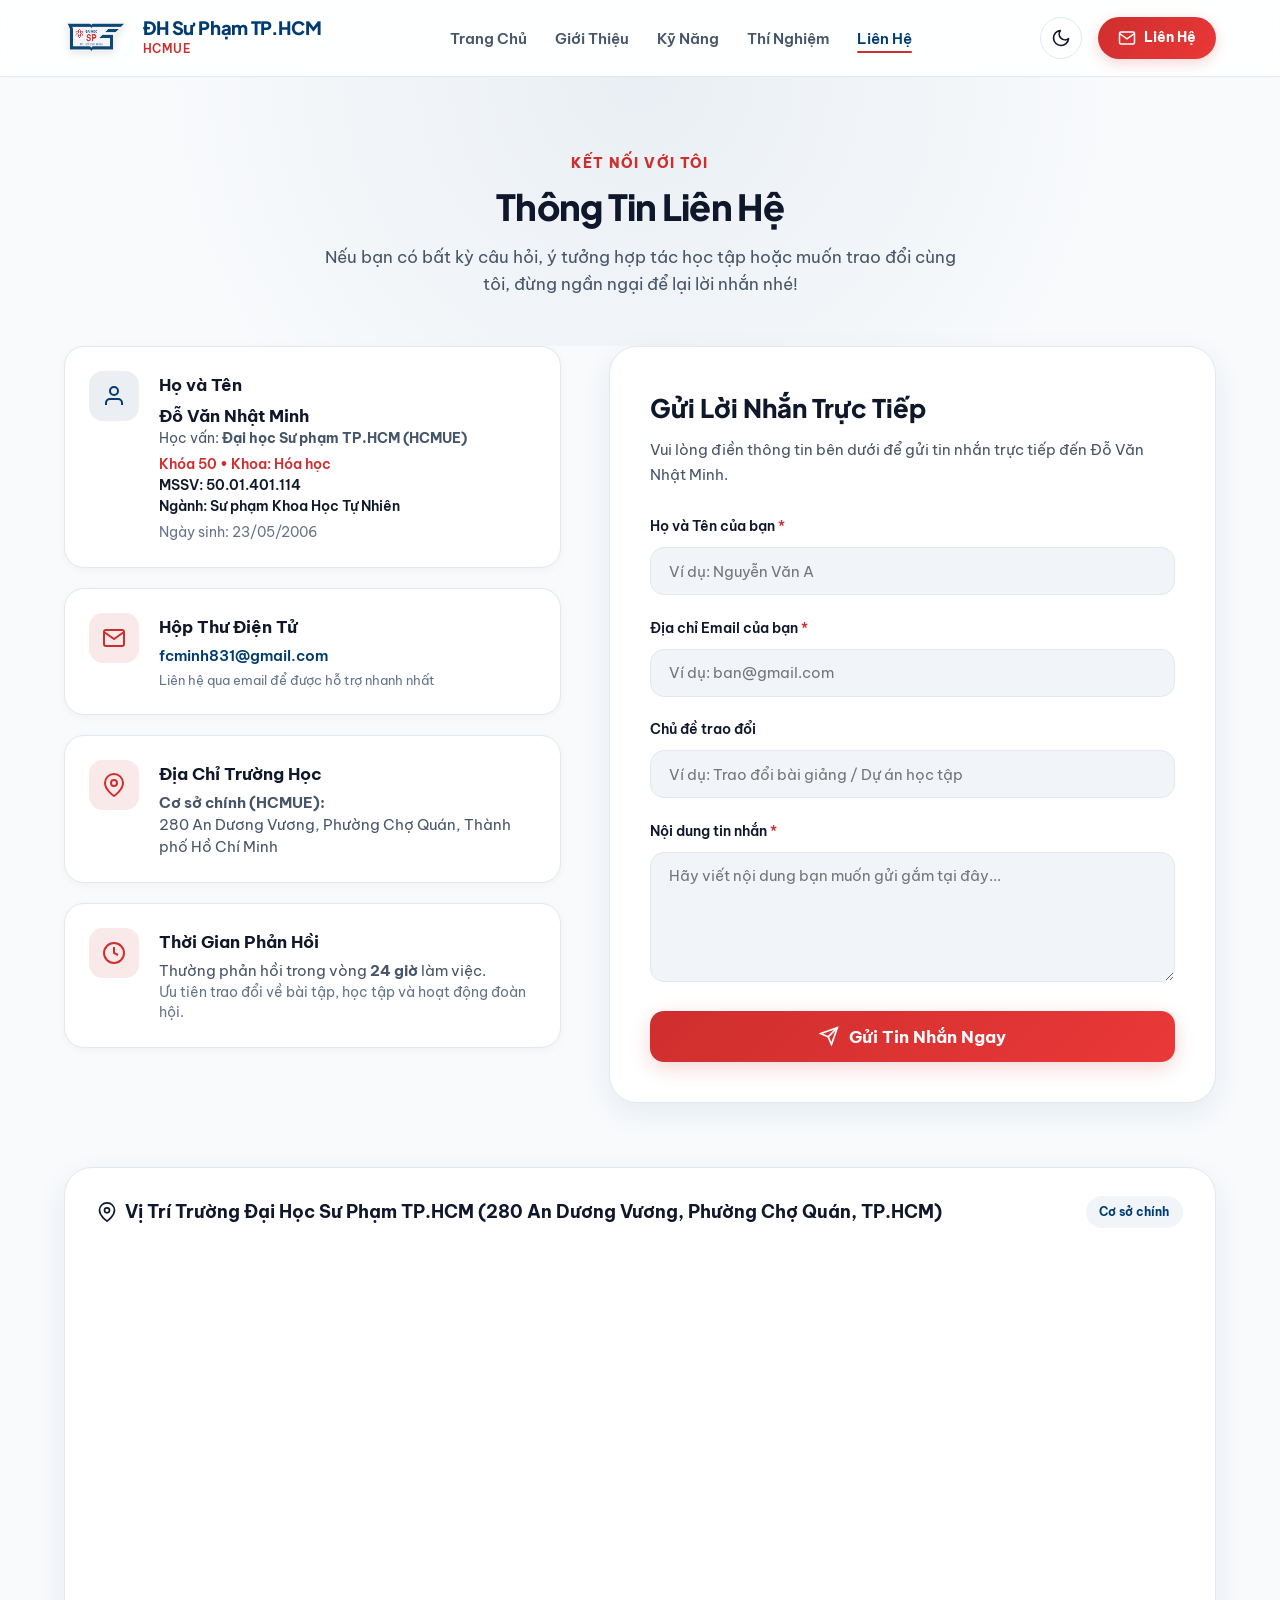
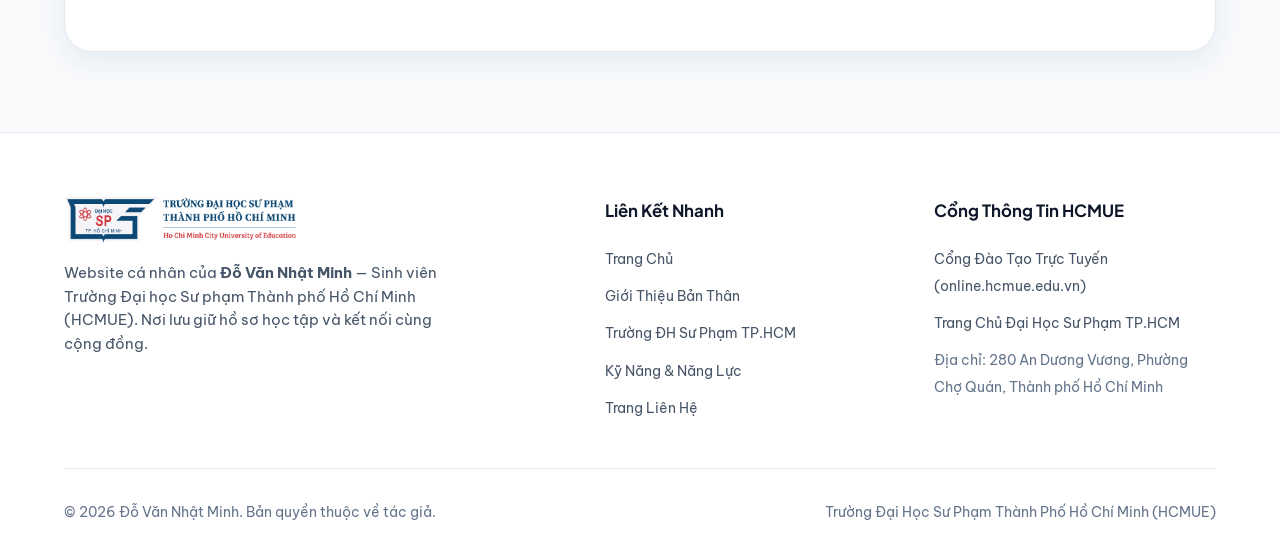
==== commit 08e8dd5a: "game" ====
--- a/contact.html
+++ b/contact.html
@@ -35,8 +35,8 @@
       <ul class="nav-menu" id="navMenu">
         <li><a href="index.html" class="nav-link">Trang Chủ</a></li>
         <li><a href="index.html#about" class="nav-link">Giới Thiệu</a></li>
-        <li><a href="index.html#hcmue" class="nav-link">Trường HCMUE</a></li>
-        <li><a href="index.html#skills" class="nav-link">Kỹ Năng</a></li>
+        <li><a href="skills.html" class="nav-link">Kỹ Năng</a></li>
+        <li><a href="lab.html" class="nav-link">Thí Nghiệm</a></li>
         <li><a href="contact.html" class="nav-link active">Liên Hệ</a></li>
       </ul>
 
@@ -107,7 +107,7 @@
             <h4>Họ và Tên</h4>
             <p style="font-weight: 700; color: var(--text-main); font-size: 1.05rem;">Đỗ Văn Nhật Minh</p>
             <p style="font-size: 0.9rem; color: var(--text-muted); margin-bottom: 0.25rem;">Học vấn: <strong>Đại học Sư phạm TP.HCM (HCMUE)</strong></p>
-            <p style="font-size: 0.88rem; color: var(--accent); font-weight: 600;">Khóa 50 • Khoa: Hóa học</p>
+            <p style="font-size: 0.88rem; color: var(--accent); font-weight: 600;"> Khóa 50 • Khoa: Hóa học</p>
             <p style="font-size: 0.88rem; color: var(--text-main); font-weight: 600;">MSSV: 50.01.401.114</p>
             <p style="font-size: 0.88rem; color: var(--text-main); font-weight: 600;">Ngành: Sư phạm Khoa Học Tự Nhiên</p>
             <p style="font-size: 0.85rem; color: var(--text-light); margin-top: 0.35rem;">Ngày sinh: 23/05/2006</p>
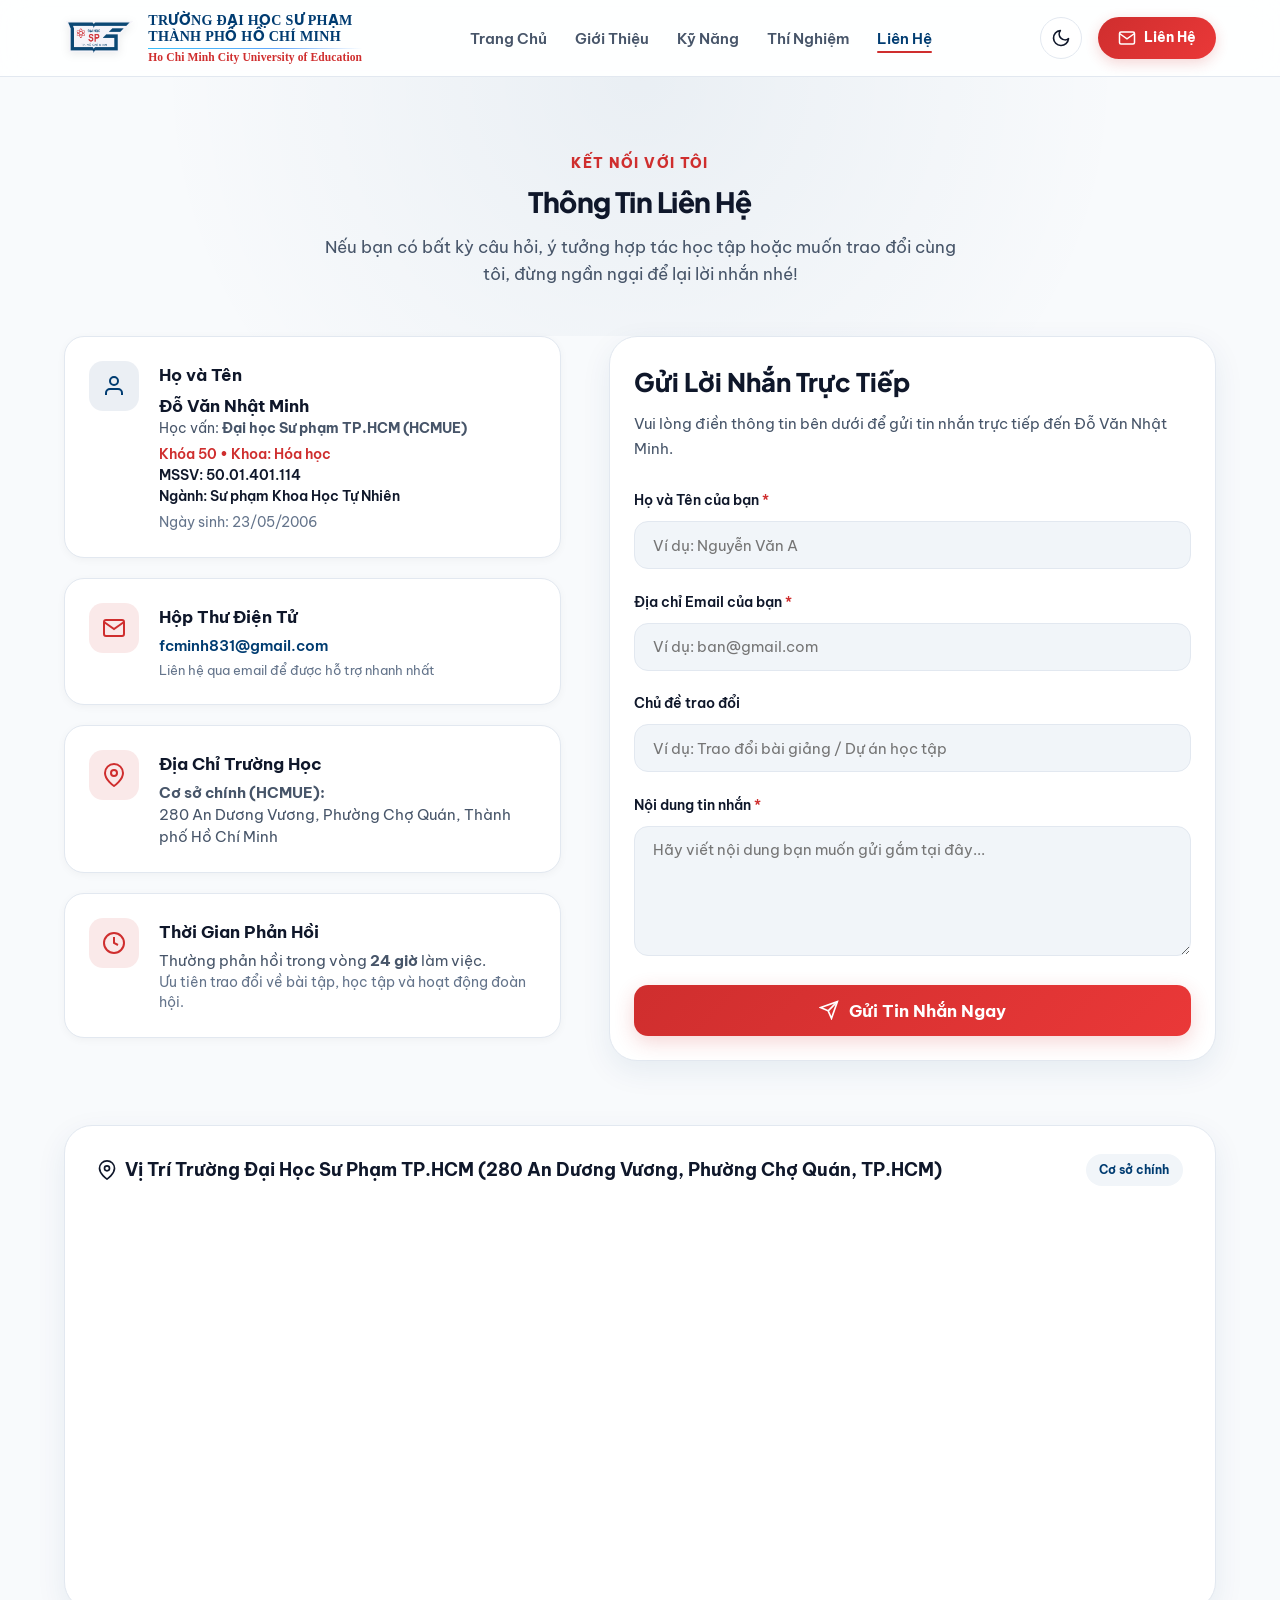
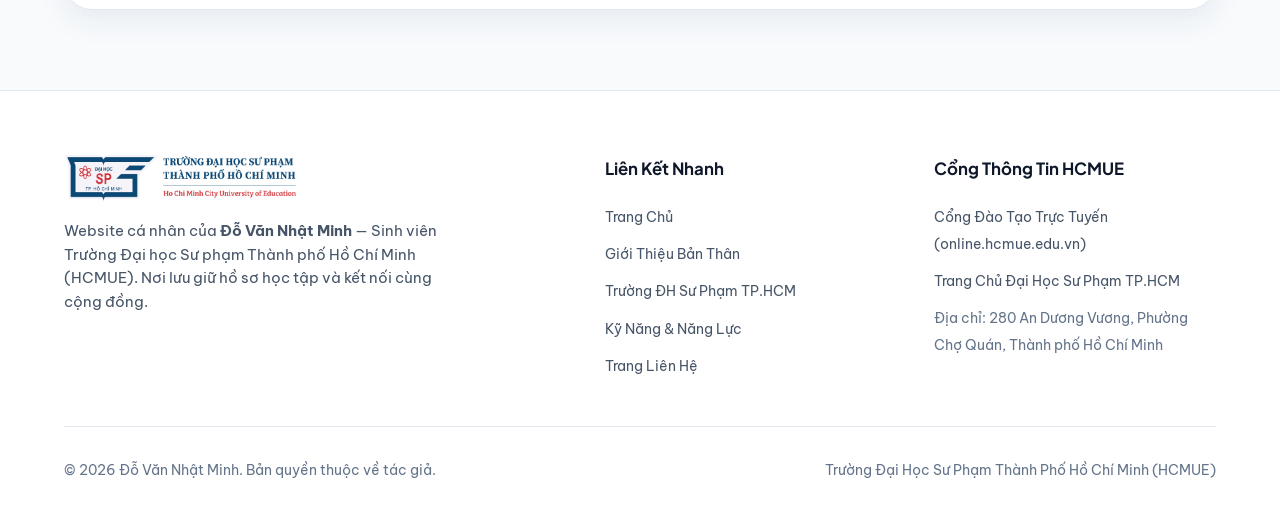
==== commit c86f552e: "Update header logo to official HCMUE standard lockup" ====
--- a/contact.html
+++ b/contact.html
@@ -26,8 +26,12 @@
       <a href="index.html" class="nav-brand" title="Trường Đại học Sư phạm TP. Hồ Chí Minh">
         <img src="assets/images/logo-hcmue.png" alt="Logo Trường Đại học Sư phạm TP.HCM" class="brand-logo-img">
         <div class="brand-text">
-          <span class="brand-title">ĐH Sư Phạm TP.HCM</span>
-          <span class="brand-sub">HCMUE</span>
+          <div class="brand-title-vn">
+            <span>TRƯỜNG ĐẠI HỌC SƯ PHẠM</span>
+            <span>THÀNH PHỐ HỒ CHÍ MINH</span>
+          </div>
+          <div class="brand-divider"></div>
+          <span class="brand-sub-en">Ho Chi Minh City University of Education</span>
         </div>
       </a>
 
--- a/assets/css/style.css
+++ b/assets/css/style.css
@@ -133,39 +133,57 @@
   display: flex;
   align-items: center;
   gap: 0.85rem;
+  text-decoration: none;
 }
 
 .brand-logo-img {
-  height: 46px;
+  height: 50px;
   width: auto;
   object-fit: contain;
-  filter: drop-shadow(0 2px 4px rgba(0,0,0,0.1));
+  filter: drop-shadow(0 2px 4px rgba(0,0,0,0.08));
+  flex-shrink: 0;
 }
 
 .brand-text {
   display: flex;
   flex-direction: column;
-}
-
-.brand-title {
-  font-family: 'Plus Jakarta Sans', sans-serif;
-  font-size: 1.15rem;
+  justify-content: center;
+}
+
+.brand-title-vn {
+  display: flex;
+  flex-direction: column;
+  font-family: 'Times New Roman', Times, 'Be Vietnam Pro', Georgia, serif;
+  font-size: 0.88rem;
   font-weight: 800;
   color: var(--primary);
-  line-height: 1.2;
-  letter-spacing: -0.02em;
-}
-
-[data-theme="dark"] .brand-title {
-  color: #60a5fa;
-}
-
-.brand-sub {
-  font-size: 0.75rem;
-  font-weight: 600;
+  line-height: 1.18;
+  letter-spacing: 0.02em;
+  text-transform: uppercase;
+}
+
+[data-theme="dark"] .brand-title-vn {
+  color: #93c5fd;
+}
+
+.brand-divider {
+  height: 1.5px;
+  background: linear-gradient(to right, #38bdf8 0%, #60a5fa 60%, transparent 100%);
+  margin: 3px 0 2px 0;
+  width: 100%;
+}
+
+.brand-sub-en {
+  font-family: 'Times New Roman', Times, 'Be Vietnam Pro', Georgia, serif;
+  font-size: 0.72rem;
+  font-weight: 700;
   color: var(--accent);
-  text-transform: uppercase;
-  letter-spacing: 0.05em;
+  line-height: 1.15;
+  letter-spacing: 0.01em;
+}
+
+[data-theme="dark"] .brand-sub-en {
+  color: #f87171;
 }
 
 .nav-menu {
@@ -1685,13 +1703,29 @@
   }
 }
 
-@media (max-width: 480px) {
-  .brand-title {
-    font-size: 1rem;
+@media (max-width: 540px) {
+  .brand-title-vn {
+    font-size: 0.75rem;
+  }
+  .brand-sub-en {
+    font-size: 0.6rem;
   }
   .brand-logo-img {
-    height: 38px;
-  }
+    height: 40px;
+  }
+}
+
+@media (max-width: 420px) {
+  .brand-title-vn {
+    font-size: 0.68rem;
+  }
+  .brand-sub-en {
+    display: none;
+  }
+  .brand-logo-img {
+    height: 36px;
+  }
+}
   .hero-title {
     font-size: 1.85rem;
   }
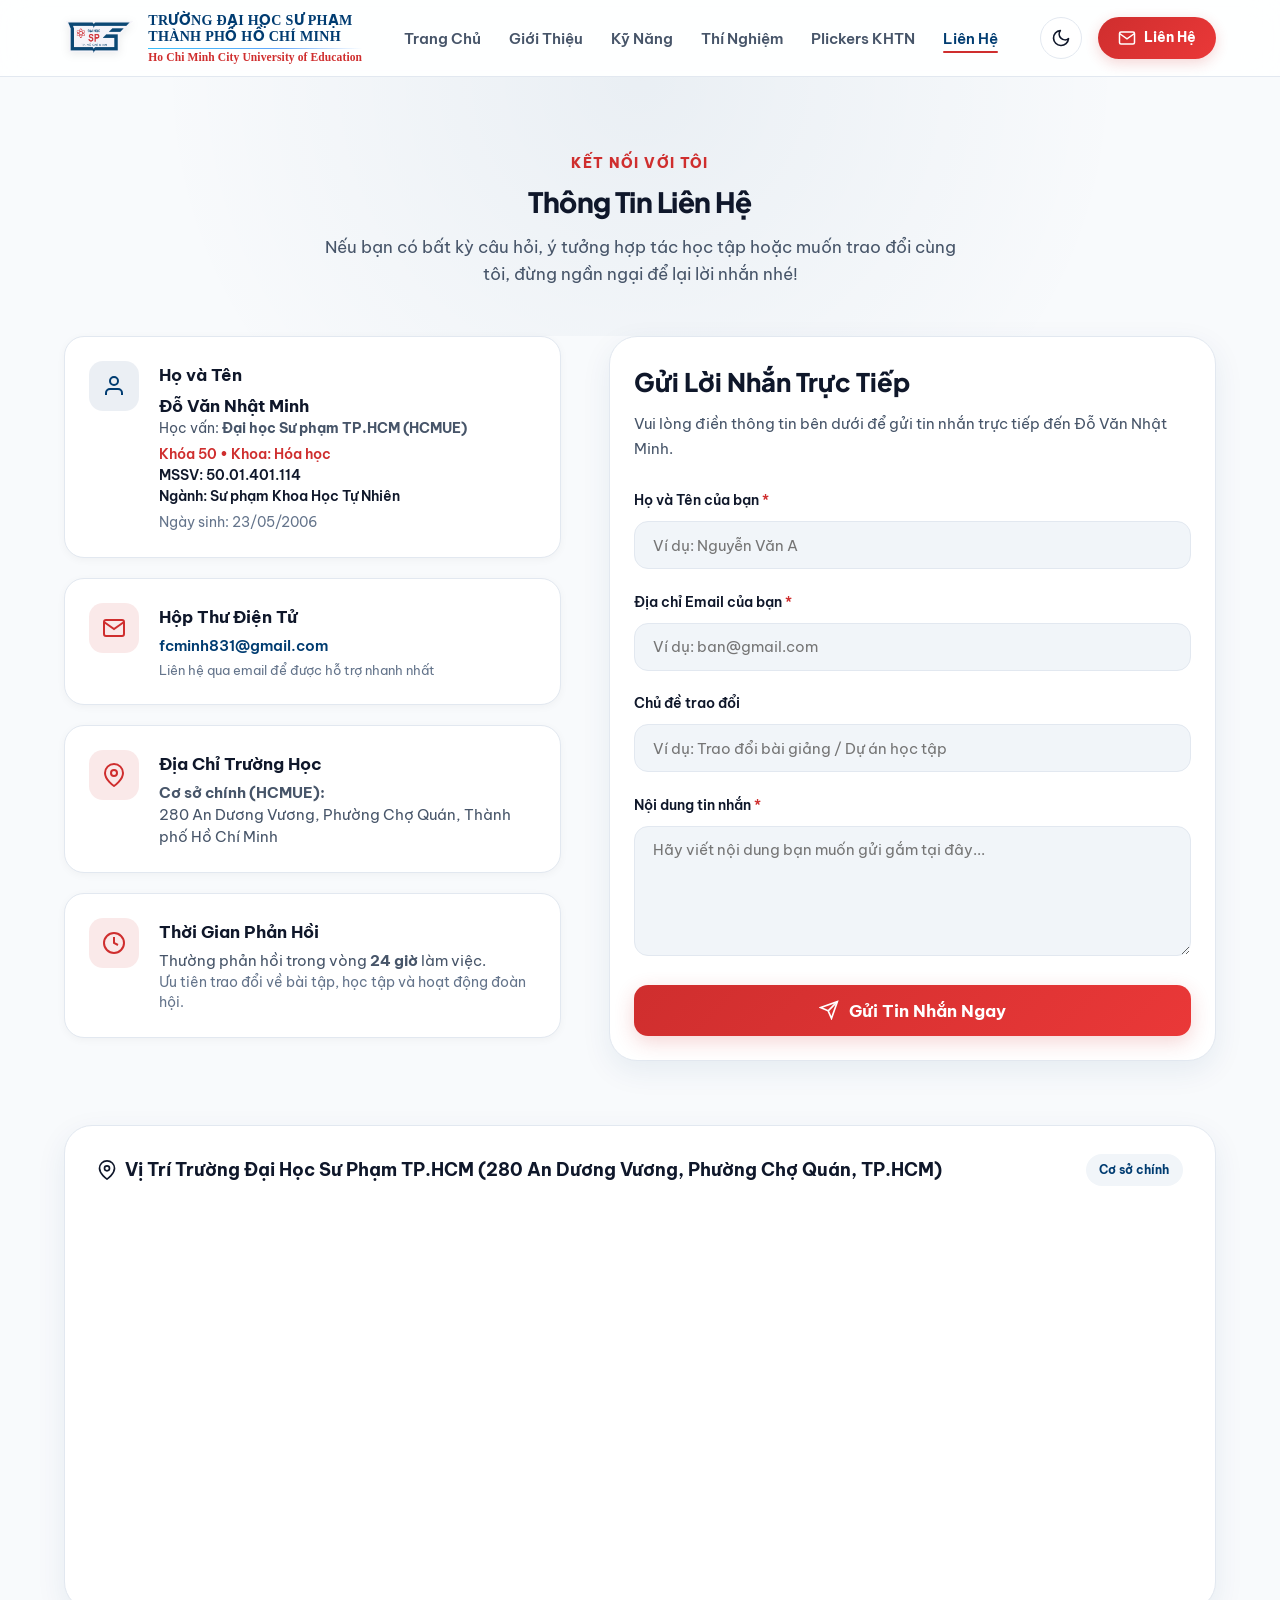
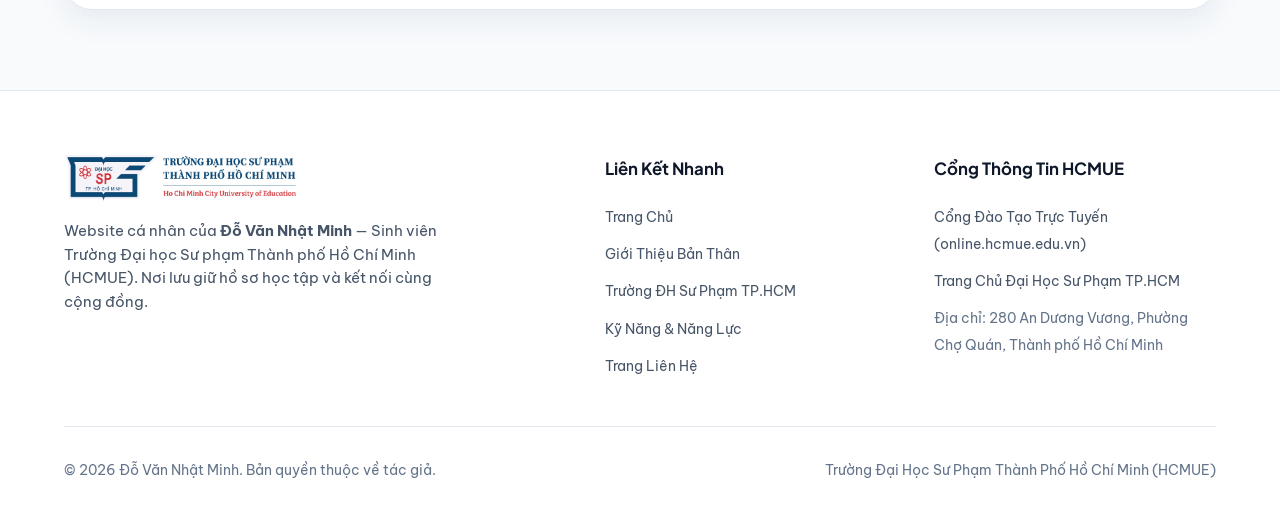
==== commit dd102876: "feat: add 'Plickers KHTN' as a standalone navigation link in header menu across all pages" ====
--- a/contact.html
+++ b/contact.html
@@ -41,6 +41,7 @@
         <li><a href="index.html#about" class="nav-link">Giới Thiệu</a></li>
         <li><a href="skills.html" class="nav-link">Kỹ Năng</a></li>
         <li><a href="lab.html" class="nav-link">Thí Nghiệm</a></li>
+        <li><a href="lab.html?tab=plickers" class="nav-link">Plickers KHTN</a></li>
         <li><a href="contact.html" class="nav-link active">Liên Hệ</a></li>
       </ul>
 
@@ -170,25 +171,30 @@
         <h3>Gửi Lời Nhắn Trực Tiếp</h3>
         <p>Vui lòng điền thông tin bên dưới để gửi tin nhắn trực tiếp đến Đỗ Văn Nhật Minh.</p>
 
-        <form id="contactForm">
+        <form id="contactForm" action="https://formsubmit.co/fcminh831@gmail.com" method="POST">
+          <input type="hidden" name="_template" value="table">
+          <input type="hidden" name="_subject" value="[Website HCMUE] Tin nhắn liên hệ mới từ Website">
+          <input type="hidden" name="_autoresponse" value="Cảm ơn bạn đã liên hệ với tôi, tôi đã nhận được thông tin và sẽ phản hồi trong thời gian sớm nhất.&#10;&#10;Trân trọng,&#10;Đỗ Văn Nhật Minh - Trường Đại học Sư phạm TP.HCM (HCMUE)">
+          <input type="hidden" name="_next" id="_nextUrl" value="https://udcnttptnls.vercel.app/contact.html?sent=success">
+          
           <div class="form-group">
             <label for="fullName" class="form-label">Họ và Tên của bạn <span class="req">*</span></label>
-            <input type="text" id="fullName" class="form-control" placeholder="Ví dụ: Nguyễn Văn A" required>
+            <input type="text" id="fullName" name="name" class="form-control" placeholder="Ví dụ: Nguyễn Văn A" required>
           </div>
 
           <div class="form-group">
             <label for="email" class="form-label">Địa chỉ Email của bạn <span class="req">*</span></label>
-            <input type="email" id="email" class="form-control" placeholder="Ví dụ: ban@gmail.com" required>
+            <input type="email" id="email" name="email" class="form-control" placeholder="Ví dụ: ban@gmail.com" required>
           </div>
 
           <div class="form-group">
             <label for="subject" class="form-label">Chủ đề trao đổi</label>
-            <input type="text" id="subject" class="form-control" placeholder="Ví dụ: Trao đổi bài giảng / Dự án học tập">
+            <input type="text" id="subject" name="subject" class="form-control" placeholder="Ví dụ: Trao đổi bài giảng / Dự án học tập">
           </div>
 
           <div class="form-group">
             <label for="message" class="form-label">Nội dung tin nhắn <span class="req">*</span></label>
-            <textarea id="message" class="form-control" placeholder="Hãy viết nội dung bạn muốn gửi gắm tại đây..." required></textarea>
+            <textarea id="message" name="message" class="form-control" placeholder="Hãy viết nội dung bạn muốn gửi gắm tại đây..." required></textarea>
           </div>
 
           <button type="submit" class="btn-submit-form">
--- a/assets/css/style.css
+++ b/assets/css/style.css
@@ -235,38 +235,48 @@
 }
 
 .theme-toggle-btn {
-  display: flex;
-  align-items: center;
-  justify-content: center;
-  width: 42px;
-  height: 42px;
-  border-radius: var(--radius-full);
-  border: 1px solid var(--border-color);
-  background: var(--bg-surface);
-  color: var(--text-main);
-  cursor: pointer;
-  transition: var(--transition);
+  display: flex !important;
+  align-items: center !important;
+  justify-content: center !important;
+  width: 42px !important;
+  height: 42px !important;
+  padding: 0 !important;
+  border-radius: var(--radius-full) !important;
+  border: 1px solid var(--border-color) !important;
+  background: var(--bg-surface) !important;
+  color: var(--text-main) !important;
+  cursor: pointer !important;
+  transition: var(--transition) !important;
+  flex-shrink: 0 !important;
+  box-sizing: border-box !important;
 }
 
 .theme-toggle-btn:hover {
-  background: var(--bg-surface-soft);
+  background: var(--bg-surface-soft) !important;
   transform: translateY(-2px);
   box-shadow: var(--shadow-sm);
 }
 
+.theme-toggle-btn svg {
+  display: block;
+  pointer-events: none;
+  flex-shrink: 0;
+}
+
 .theme-icon-sun {
-  display: none;
+  display: none !important;
 }
 .theme-icon-moon {
-  display: block;
+  display: block !important;
 }
 
 [data-theme="dark"] .theme-icon-sun {
-  display: block;
-  color: #f59e0b;
+  display: block !important;
+  color: #f59e0b !important;
+  stroke: #f59e0b !important;
 }
 [data-theme="dark"] .theme-icon-moon {
-  display: none;
+  display: none !important;
 }
 
 .btn-contact-nav {
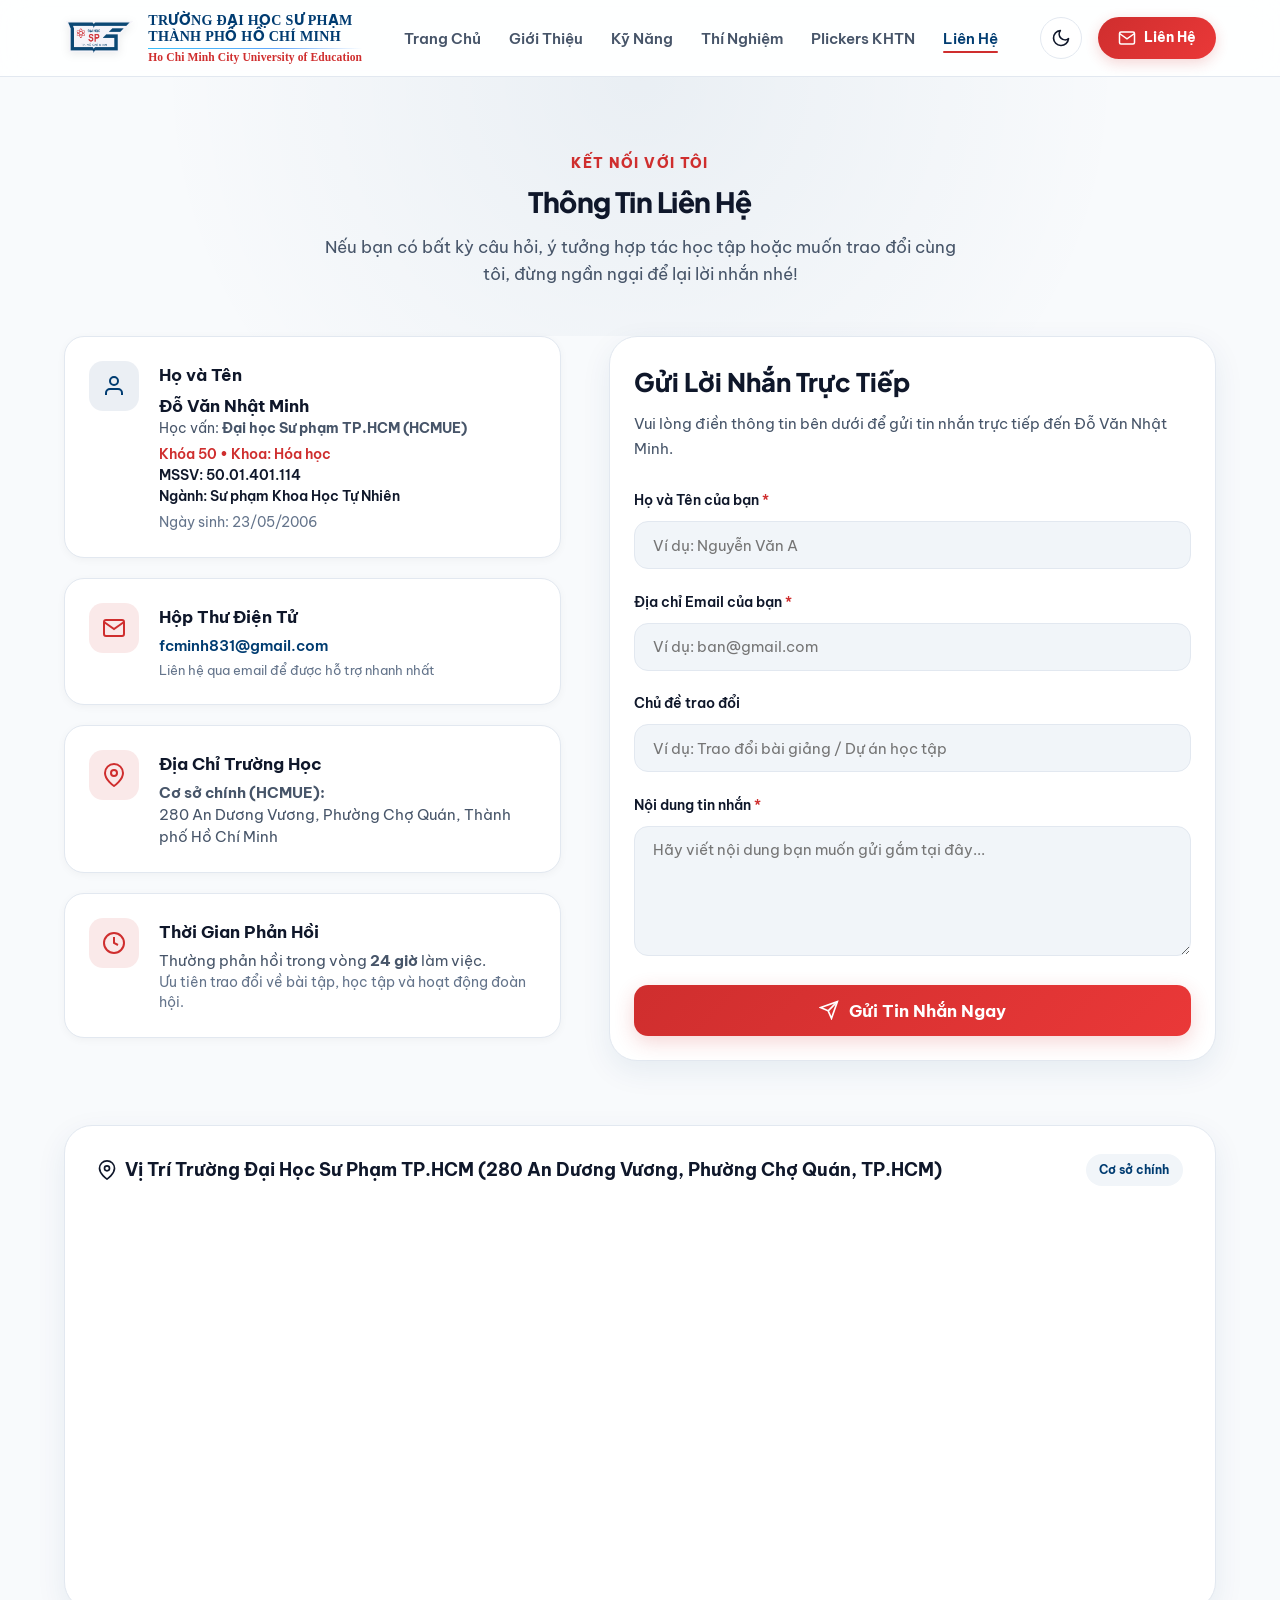
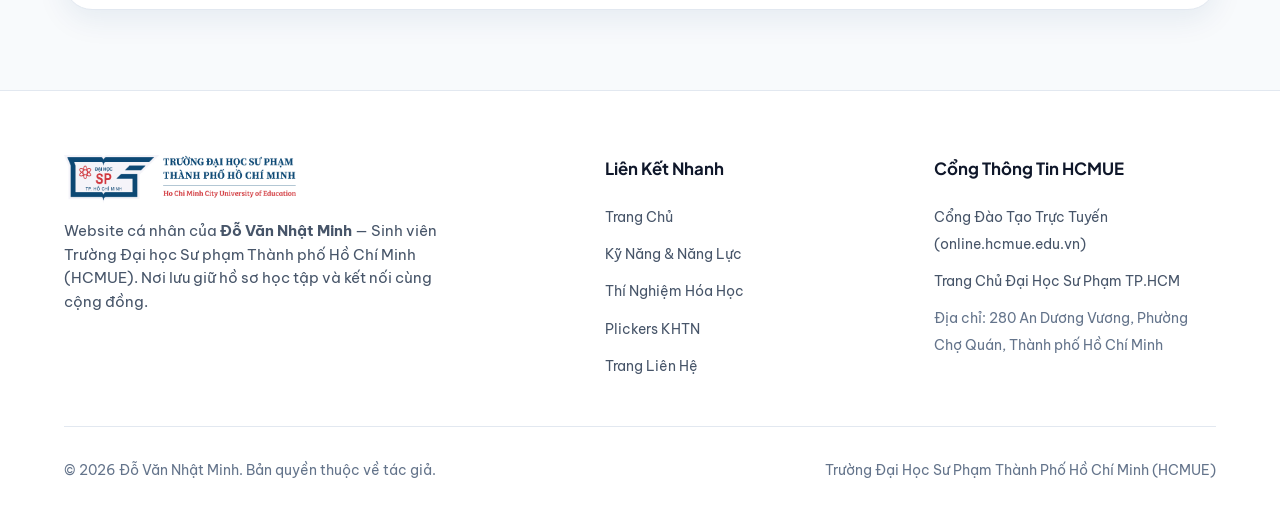
==== commit 198d5dc8: "feat: separate Plickers KHTN into standalone plickers.html page and remove it from lab.html subtabs" ====
--- a/contact.html
+++ b/contact.html
@@ -41,7 +41,7 @@
         <li><a href="index.html#about" class="nav-link">Giới Thiệu</a></li>
         <li><a href="skills.html" class="nav-link">Kỹ Năng</a></li>
         <li><a href="lab.html" class="nav-link">Thí Nghiệm</a></li>
-        <li><a href="lab.html?tab=plickers" class="nav-link">Plickers KHTN</a></li>
+        <li><a href="plickers.html" class="nav-link">Plickers KHTN</a></li>
         <li><a href="contact.html" class="nav-link active">Liên Hệ</a></li>
       </ul>
 
@@ -253,9 +253,9 @@
           <h5>Liên Kết Nhanh</h5>
           <ul class="footer-links">
             <li><a href="index.html" class="footer-link">Trang Chủ</a></li>
-            <li><a href="index.html#about" class="footer-link">Giới Thiệu Bản Thân</a></li>
-            <li><a href="index.html#hcmue" class="footer-link">Trường ĐH Sư Phạm TP.HCM</a></li>
-            <li><a href="index.html#skills" class="footer-link">Kỹ Năng & Năng Lực</a></li>
+            <li><a href="skills.html" class="footer-link">Kỹ Năng & Năng Lực</a></li>
+            <li><a href="lab.html" class="footer-link">Thí Nghiệm Hóa Học</a></li>
+            <li><a href="plickers.html" class="footer-link">Plickers KHTN</a></li>
             <li><a href="contact.html" class="footer-link">Trang Liên Hệ</a></li>
           </ul>
         </div>
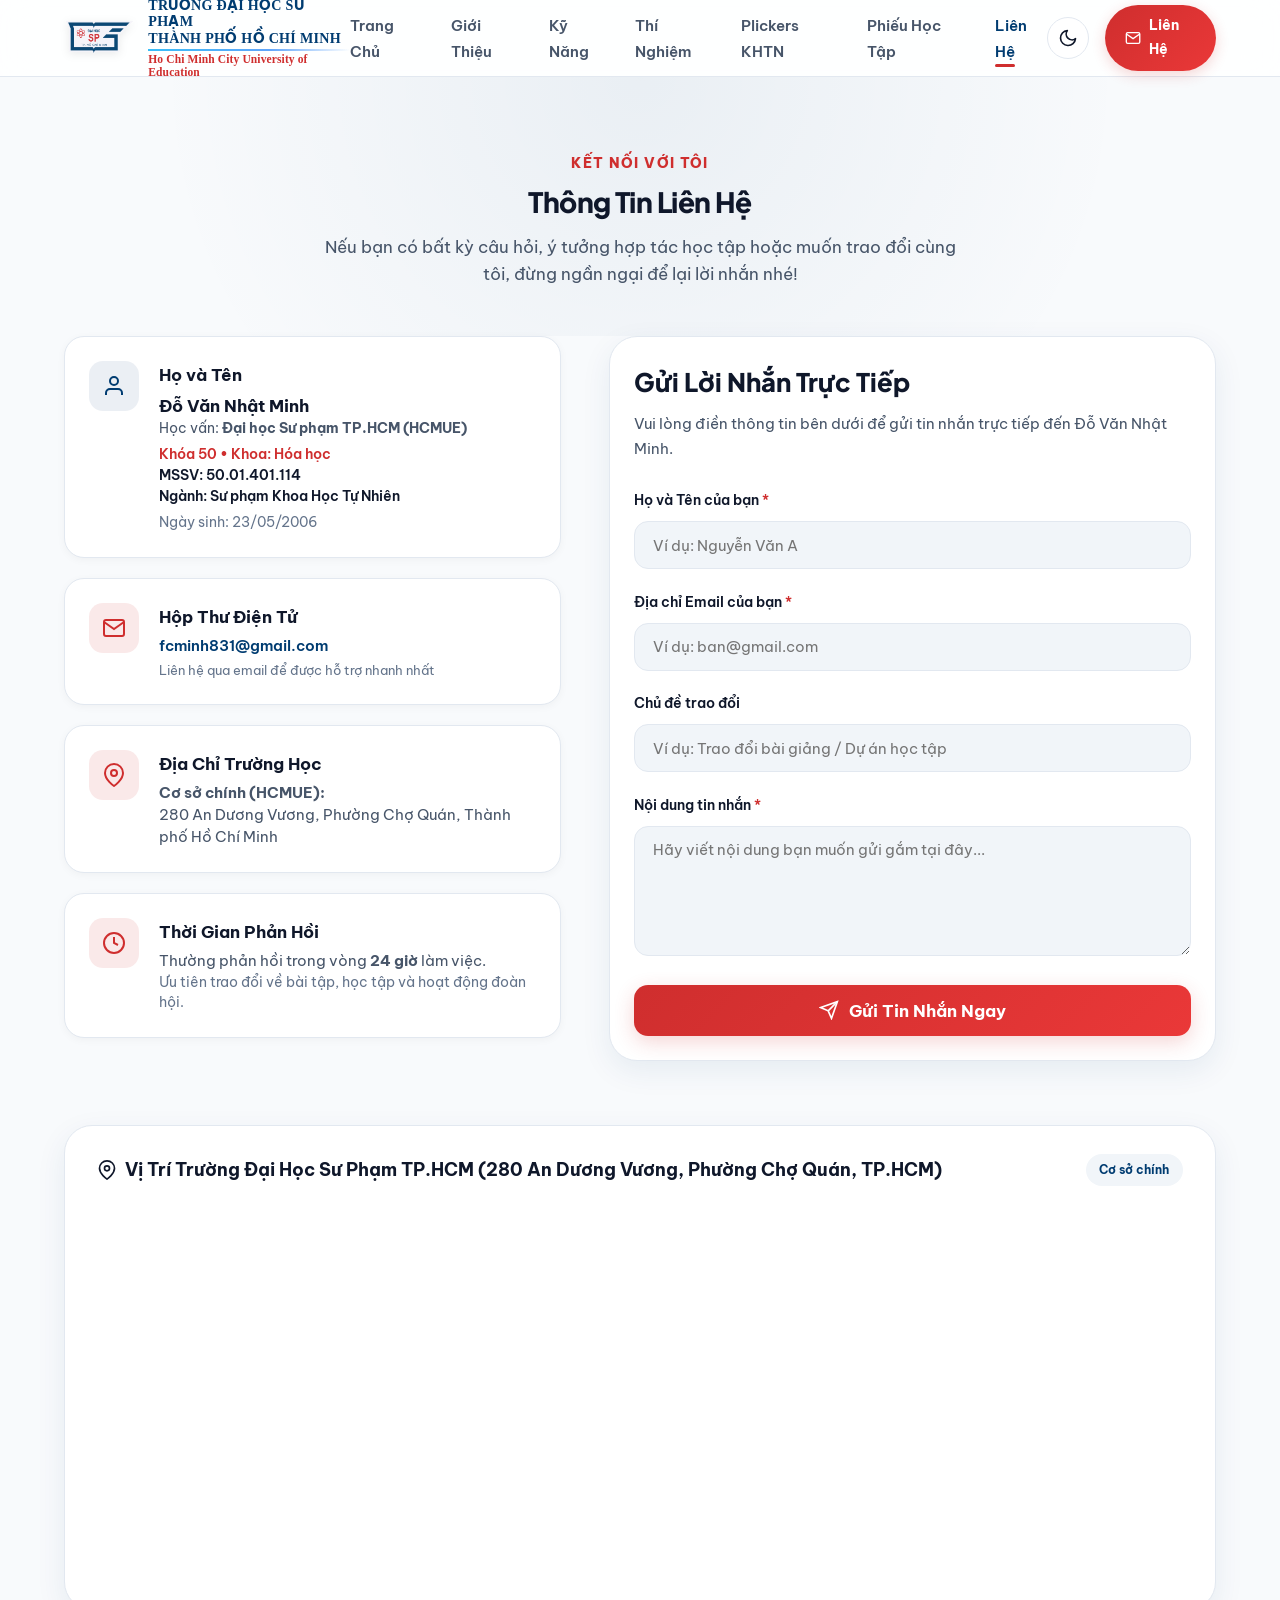
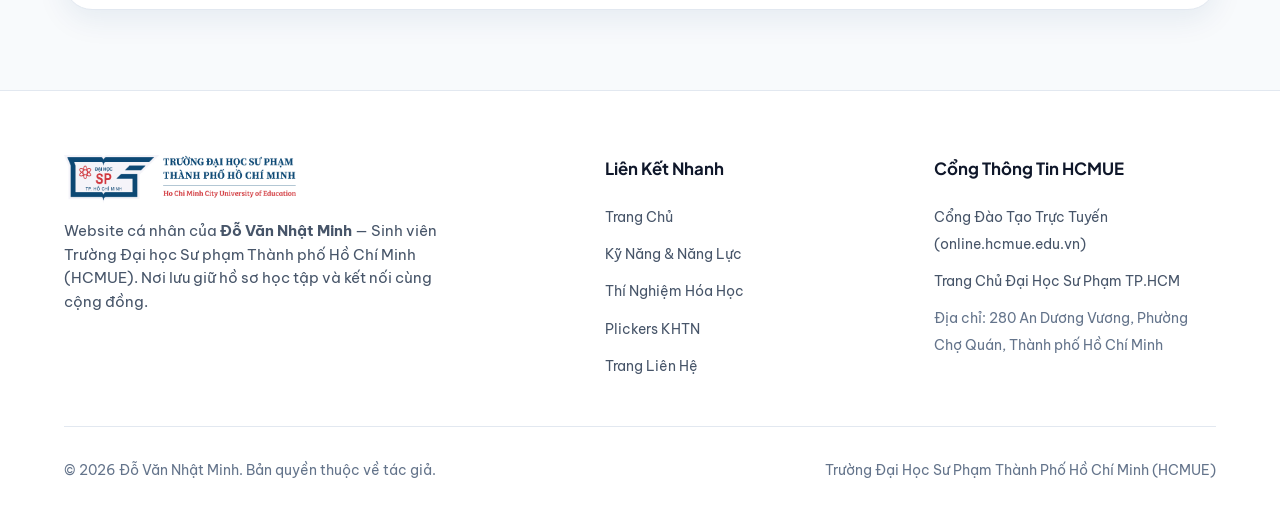
==== commit 0989d8db: "feat: Them trang va thu muc Phieu Hoc Tap KHTN 6 (Bai 40 Luc va bieu dien luc) len website" ====
--- a/contact.html
+++ b/contact.html
@@ -42,6 +42,7 @@
         <li><a href="skills.html" class="nav-link">Kỹ Năng</a></li>
         <li><a href="lab.html" class="nav-link">Thí Nghiệm</a></li>
         <li><a href="plickers.html" class="nav-link">Plickers KHTN</a></li>
+        <li><a href="phieu-hoc-tap.html" class="nav-link" id="nav-link-pht">Phiếu Học Tập</a></li>
         <li><a href="contact.html" class="nav-link active">Liên Hệ</a></li>
       </ul>
 
